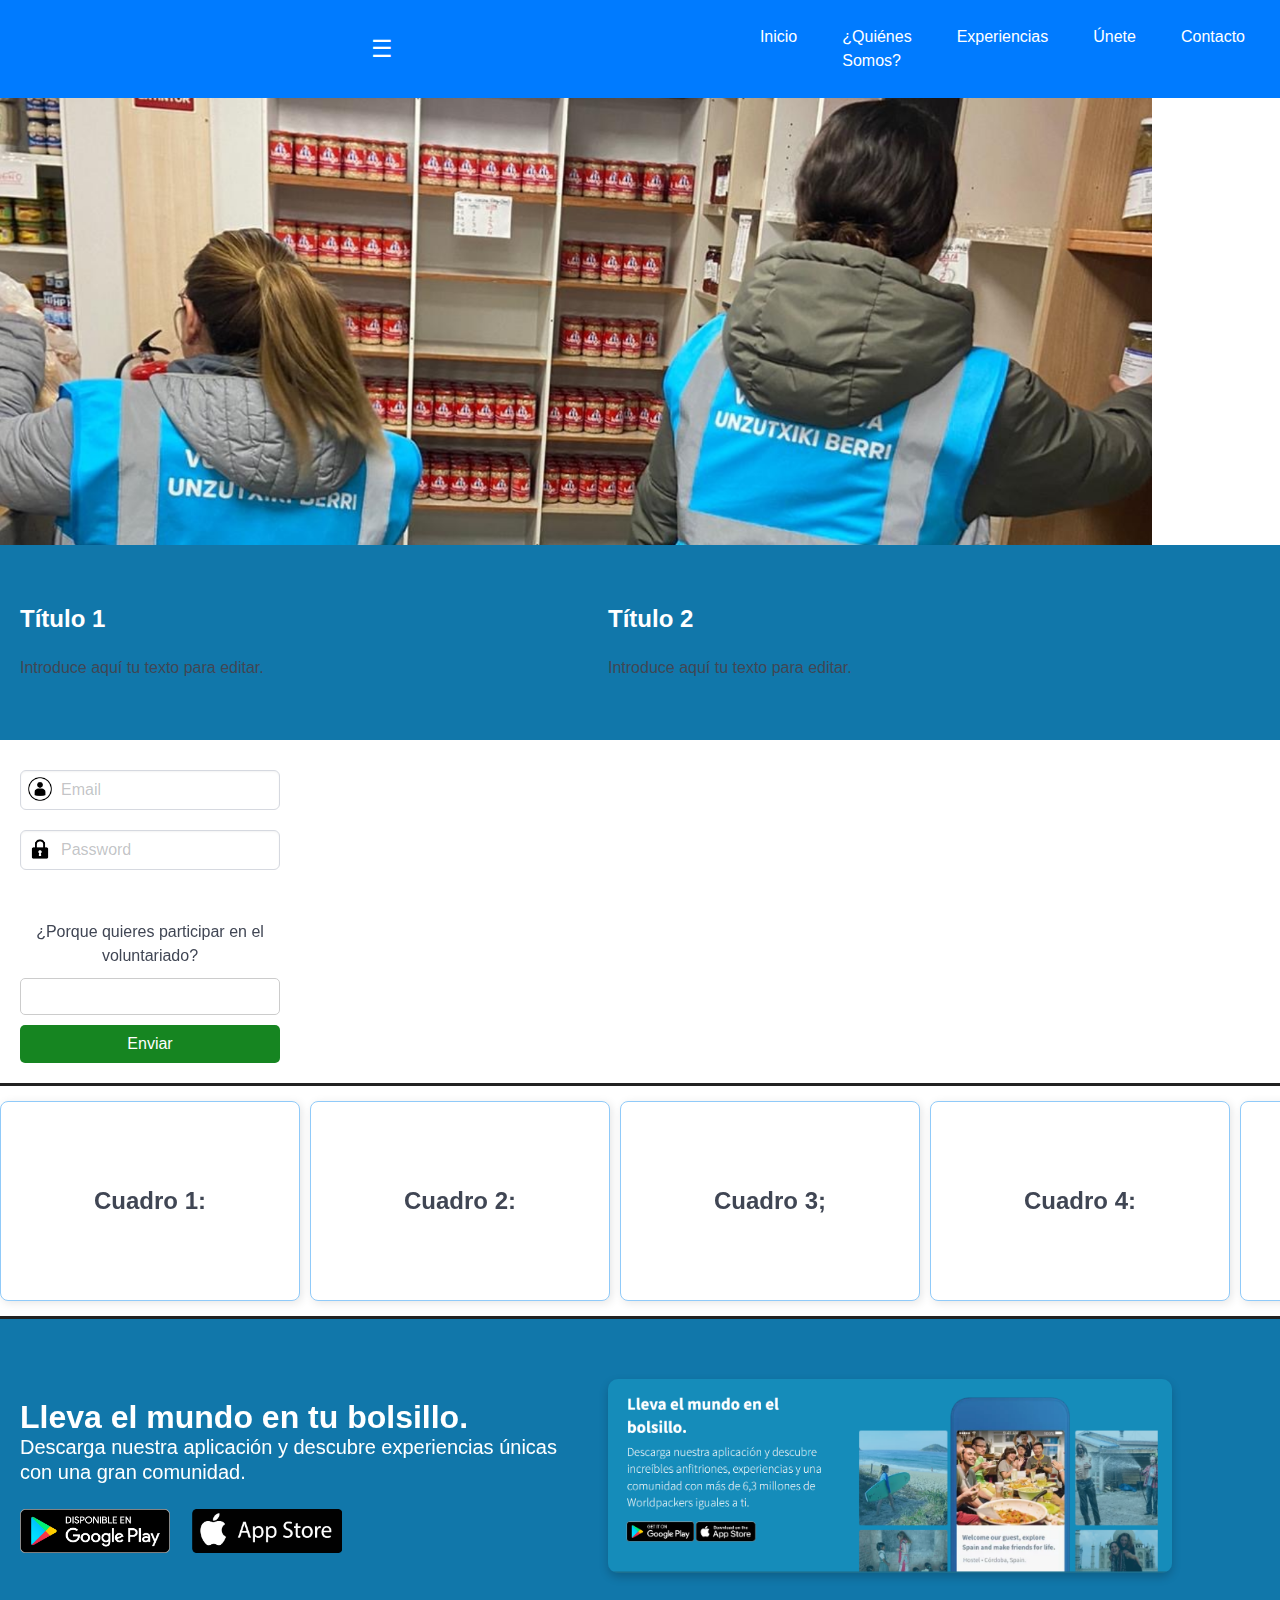
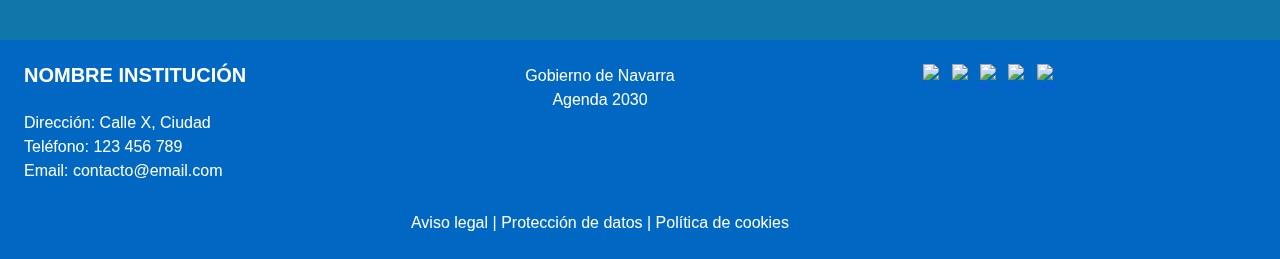
==== index.html @ 43124c57 "Nuevo Carrusel y Ajuste imagen inicio" ====
<!DOCTYPE html>
<html lang="es">
  <head>
    <meta charset="UTF-8" />
    <title>Página Principal</title>
    <link rel="stylesheet" href="./bulma.css" />
    <link href="./estilos.css" rel="stylesheet" />
  </head>

  <body>
    <nav class="navbar">
      <button class="menu-toggle" onclick="toggleSidebar()">☰</button>
      <div class="nav-links" id="nav-links">
        <a href="#">Inicio</a>
        <a href="#">¿Quiénes Somos?</a>
        <a href="#">Experiencias</a>
        <a href="#">Únete</a>
        <a href="#">Contacto</a>
      </div>
    </nav>

    <script>
      function toggleSidebar() {
        document.getElementById("sidebar").classList.toggle("active");
      }
    </script>

    <main>
      <section class="hero">
        <div class="container">
          <img
            src="./Imagenes/Inicio.png"
            alt="Descripción de la imagen"
            class="image"
          />
        </div>
      </section>

      <section class="section">
        <div class="container">
          <div class="columns is-vcentered">
            <div class="column">
              <h2 class="title is-4">Título 1</h2>
              <p class="content">Introduce aquí tu texto para editar.</p>
            </div>
            <div class="column">
              <h2 class="title is-4">Título 2</h2>
              <p class="content">Introduce aquí tu texto para editar.</p>
            </div>
          </div>
        </div>
      </section>

      <section>
        <div class="sidebar" id="sidebar">
          <button class="close-btn" onclick="toggleSidebar()">×</button>
          <a href="#">Proyectos</a>
          <a href="#">Actividades</a>
          <a href="#">Historias inspiradoras</a>
          <a href="#">Conoce a nuestros voluntarios</a>
          <a href="#">Formulario</a>
        </div>
      </section>

      <section>
        <div class="containers">
          <div>
            <p class="control has-icons-left has-icons-right">
              <input class="input" type="email" placeholder="Email" required />
              <span class="icon is-small is-left">
                <img
                  src="./Imagenes/usuario.png"
                  alt="usuarioLogo"
                  id="imagen2"
                />
              </span>
            </p>
          </div>
          <div>
            <p class="control has-icons-left">
              <input
                class="input"
                type="password"
                placeholder="Password"
                required
              />
              <span class="icon is-small is-left">
                <img
                  src="./Imagenes/contraseña.png"
                  alt="usuarioLogo"
                  id="imagen1"
                />
              </span>
            </p>
          </div>
          <div id="pregunta">
            <label for="mensaje"
              >¿Porque quieres participar en el voluntariado?</label
            >
            <input type="text" id="mensaje" required /><br />
          </div>
          <div>
            <p class="control">
              <button>Enviar</button>
            </p>
          </div>
        </div>
      </section>

      <section>
        <div class="carousel-container">
          <div class="carousel-item">Cuadro 1:</div>
          <div class="carousel-item">Cuadro 2:</div>
          <div class="carousel-item">Cuadro 3;</div>
          <div class="carousel-item">Cuadro 4:</div>
          <div class="carousel-item">Cuadro 1:</div>
          <div class="carousel-item">Cuadro 2:</div>
          <div class="carousel-item">Cuadro 3;</div>
          <div class="carousel-item">Cuadro 4:</div>
          <div class="carousel-item">Cuadro 1:</div>
          <div class="carousel-item">Cuadro 2:</div>
          <div class="carousel-item">Cuadro 3;</div>
          <div class="carousel-item">Cuadro 4:</div>
          <div class="carousel-item">Cuadro 1:</div>
          <div class="carousel-item">Cuadro 2:</div>
          <div class="carousel-item">Cuadro 3;</div>
          <div class="carousel-item">Cuadro 4:</div>
        </div>
      </section>

      <section>
        <section class="section">
          <div class="container">
            <div class="columns is-vcentered">
              <div class="column is-half">
                <h2 class="title is-3 has-text-white">
                  Lleva el mundo en tu bolsillo.
                </h2>
                <p class="subtitle is-5 has-text-white">
                  Descarga nuestra aplicación y descubre experiencias únicas con
                  una gran comunidad.
                </p>

                <div class="buttons">
                  <a href="https://play.google.com/store/apps" target="_blank">
                    <img
                      src="./Imagenes/GooglePlay2.png"
                      alt="Google Play"
                      class="store-button"
                    />
                  </a>
                  <a href="https://www.apple.com/app-store/" target="_blank">
                    <img
                      src="./Imagenes/AppStore.png"
                      alt="App Store"
                      class="store-button"
                    />
                  </a>
                </div>
              </div>

              <div class="column is-half">
                <img
                  src="./Imagenes/Captura.PNG"
                  alt="App Preview"
                  class="app-image"
                />
              </div>
            </div>
          </div>
        </section>
      </section>
    </main>
    <footer class="footer has-text-white p-5" style="background-color: #0068c3">
      <div class="container">
        <div class="columns is-multiline">
          <!-- Sección de información -->
          <div class="column is-4">
            <h3 class="title is-5 has-text-white">NOMBRE INSTITUCIÓN</h3>
            <p>Dirección: Calle X, Ciudad</p>
            <p>Teléfono: 123 456 789</p>
            <p>Email: contacto@email.com</p>
          </div>

          <!-- Sección de logos -->
          <div class="column is-4 has-text-centered">
            <p>Gobierno de Navarra</p>
            <p>Agenda 2030</p>
          </div>

          <!-- Sección de redes sociales -->
          <div class="column is-4 has-text-centered">
            <a href="#"
              ><img src="instagram.png" alt="Instagram" class="icon"
            /></a>
            <a href="#"
              ><img src="facebook.png" alt="Facebook" class="icon"
            /></a>
            <a href="#"><img src="twitter.png" alt="Twitter" class="icon" /></a>
            <a href="#"><img src="youtube.png" alt="YouTube" class="icon" /></a>
            <a href="#"
              ><img src="whatsapp.png" alt="WhatsApp" class="icon"
            /></a>
          </div>
        </div>

        <!-- Sección de enlaces legales -->
        <div class="has-text-centered mt-4">
          <a href="#" class="has-text-white">Aviso legal</a> |
          <a href="#" class="has-text-white">Protección de datos</a> |
          <a href="#" class="has-text-white">Política de cookies</a>
        </div>
      </div>
    </footer>
  </body>
</html>
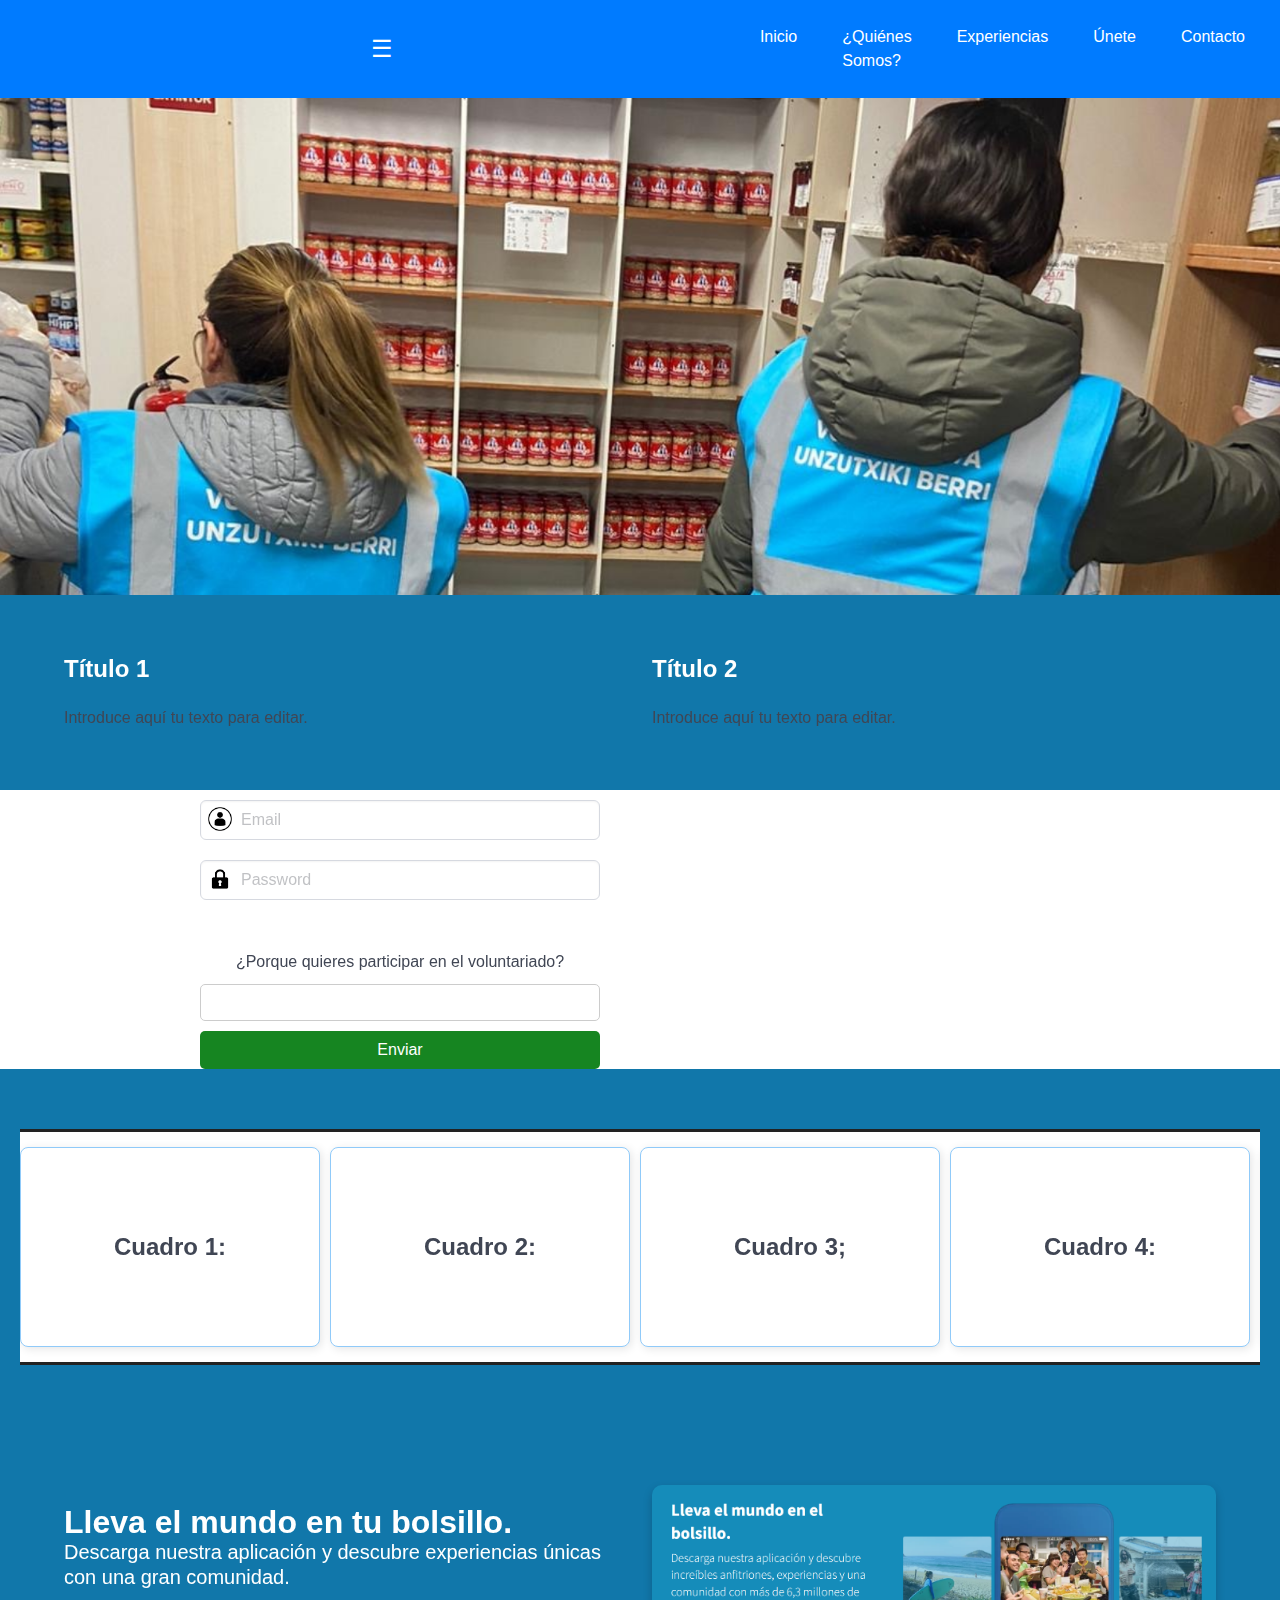
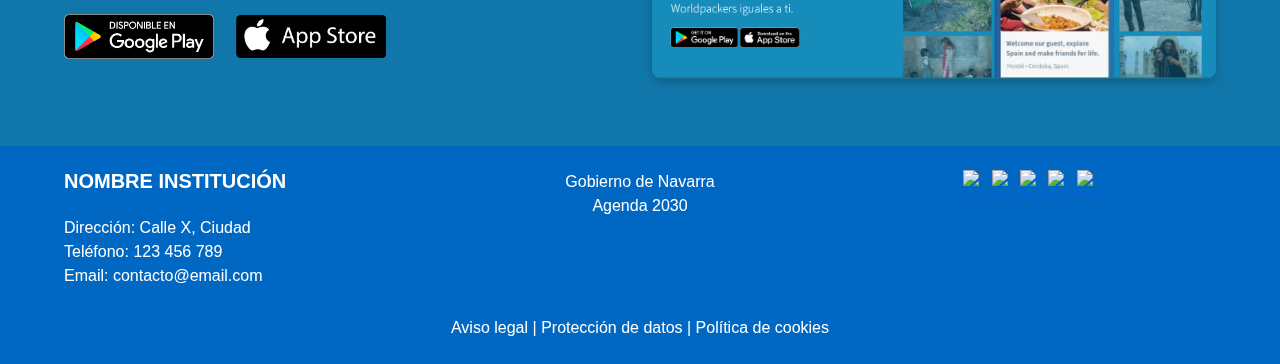
==== commit 8b9d9717: "Retoques en estilos" ====
--- a/index.html
+++ b/index.html
@@ -27,7 +27,7 @@
 
     <main>
       <section class="hero">
-        <div class="container">
+        <div class="container-inicio">
           <img
             src="./Imagenes/Inicio.png"
             alt="Descripción de la imagen"
@@ -107,7 +107,7 @@
         </div>
       </section>
 
-      <section>
+      <section class="section sectionCarousel">
         <div class="carousel-container">
           <div class="carousel-item">Cuadro 1:</div>
           <div class="carousel-item">Cuadro 2:</div>
@@ -128,8 +128,8 @@
         </div>
       </section>
 
-      <section>
-        <section class="section">
+      
+        <section class="section sectionSpam">
           <div class="container">
             <div class="columns is-vcentered">
               <div class="column is-half">
@@ -169,7 +169,6 @@
             </div>
           </div>
         </section>
-      </section>
     </main>
     <footer class="footer has-text-white p-5" style="background-color: #0068c3">
       <div class="container">
--- a/estilos.css
+++ b/estilos.css
@@ -68,9 +68,8 @@
 }
 
 
-
-.container{
-    border: 1px black;
+.container-inicio{
+    
     margin: 0;
     width: 100%;
 }
@@ -171,11 +170,11 @@
     width: 75%;
     padding-top:18px ;
 }
-.containers {
+.containers  {
     background: white;
-    padding: 20px;
+    padding-left: 200px;
     border-radius: 10px;
-    width: 300px;
+    width: 600px;
     text-align: center;
 }
 
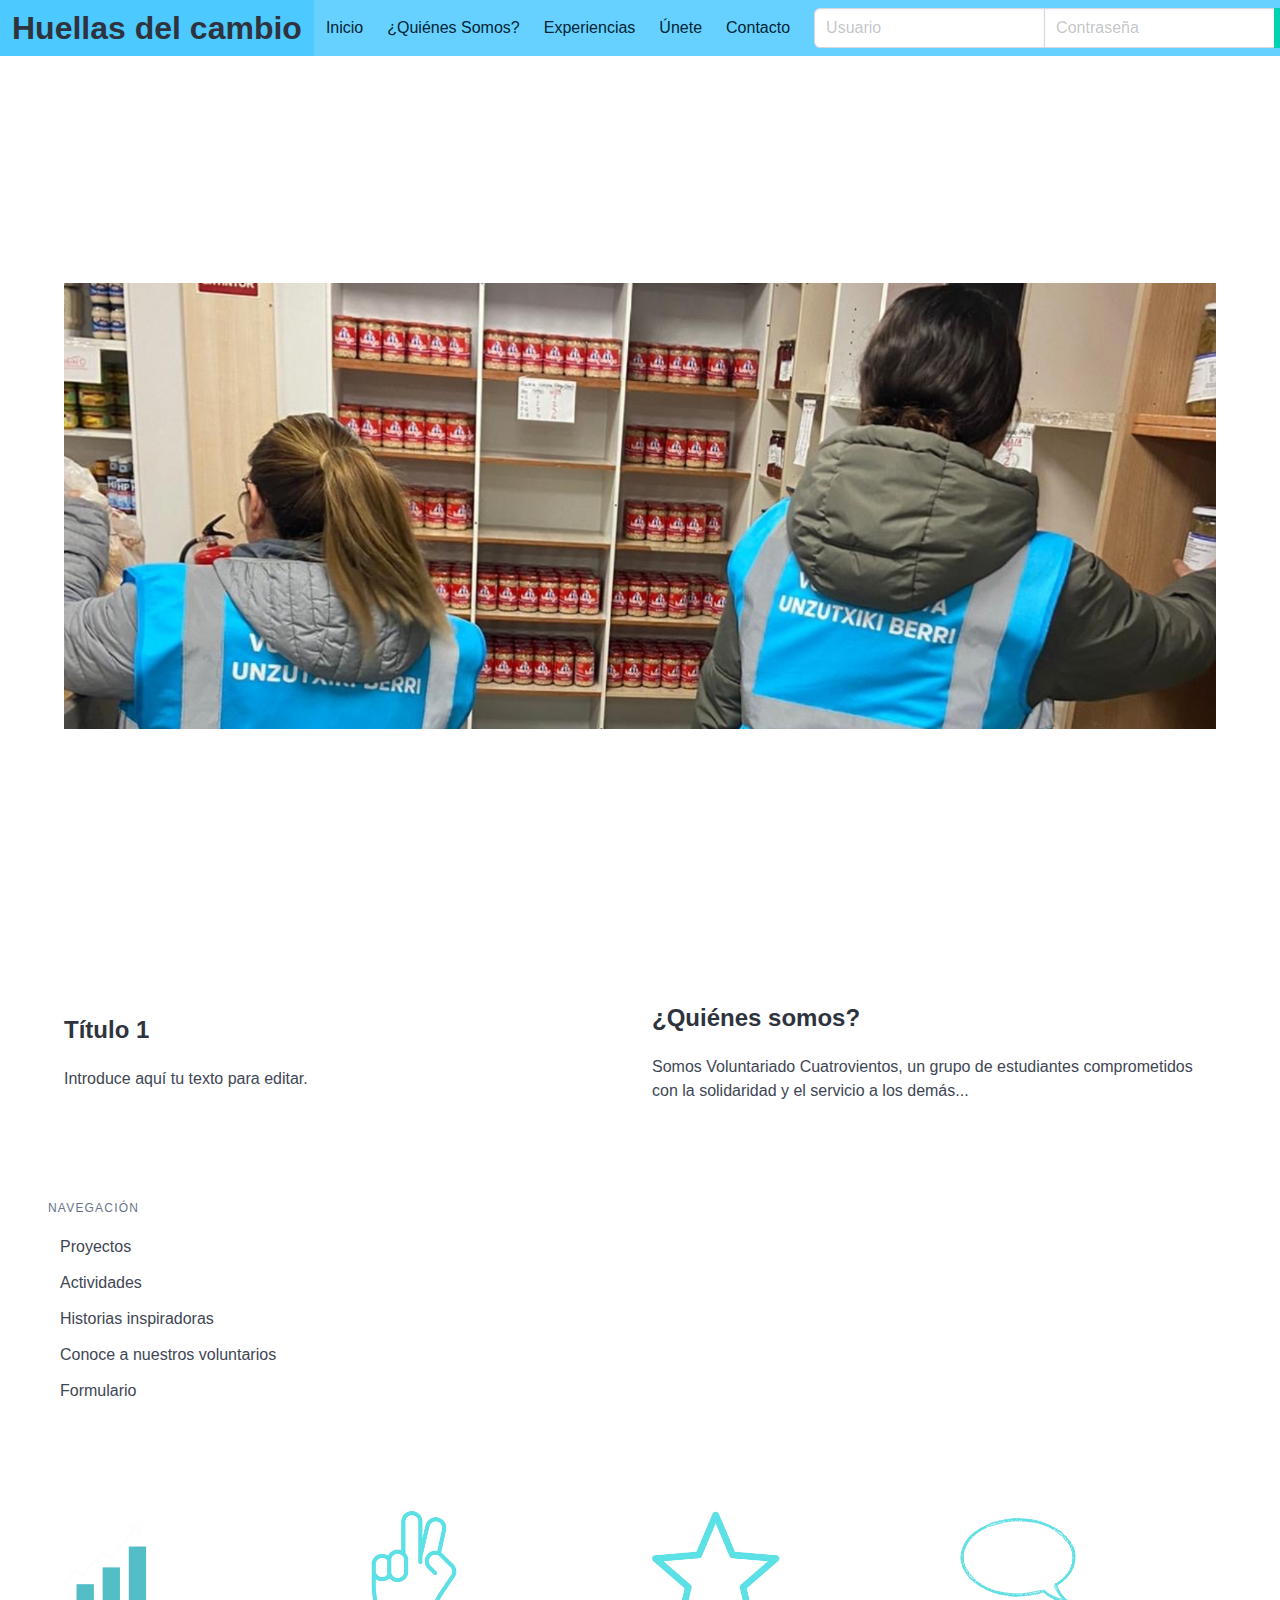
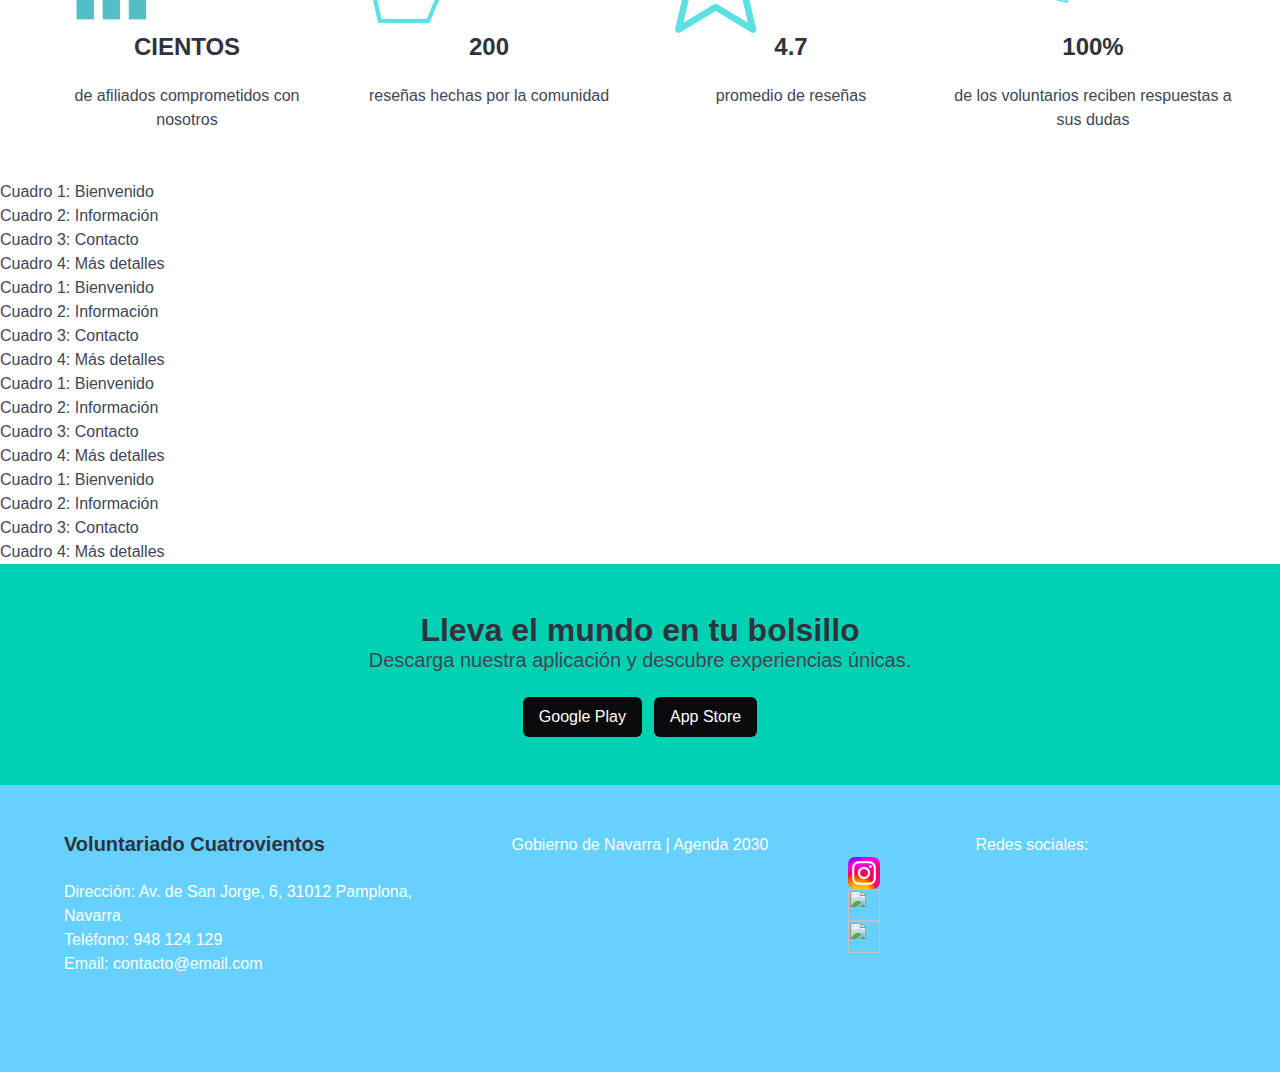
==== commit df20eba8: "Añadidos Datos de Carrusel, Cambios del HTML y CSS nuevos. Reestructuracion de secciones" ====
--- a/index.html
+++ b/index.html
@@ -4,35 +4,50 @@
     <meta charset="UTF-8" />
     <title>Página Principal</title>
     <link rel="stylesheet" href="./bulma.css" />
-    <link href="./estilos.css" rel="stylesheet" />
   </head>
-
+  
   <body>
-    <nav class="navbar">
-      <button class="menu-toggle" onclick="toggleSidebar()">☰</button>
-      <div class="nav-links" id="nav-links">
-        <a href="#">Inicio</a>
-        <a href="#">¿Quiénes Somos?</a>
-        <a href="#">Experiencias</a>
-        <a href="#">Únete</a>
-        <a href="#">Contacto</a>
+    <nav class="navbar is-info">
+      <div class="navbar-brand">
+        <a class="navbar-item" href="index.html">
+          <h1 class="title">Huellas del cambio</h1>
+        </a>
+        <a role="button" class="navbar-burger" aria-label="menu" aria-expanded="false">
+          <span aria-hidden="true"></span>
+          <span aria-hidden="true"></span>
+          <span aria-hidden="true"></span>
+        </a>
+      </div>
+      <div class="navbar-menu">
+        <div class="navbar-start">
+          <a class="navbar-item" href="nav.html">Inicio</a>
+          <a class="navbar-item" href="quienes-somos.html">¿Quiénes Somos?</a>
+          <a class="navbar-item" href="experiencias.html">Experiencias</a>
+          <a class="navbar-item" href="unete.html">Únete</a>
+          <a class="navbar-item" href="contacto.html">Contacto</a>
+          <div class="navbar-item">
+            <div class="field has-addons">
+              <div class="control">
+                <input class="input" type="text" placeholder="Usuario">
+              </div>
+              <div class="control">
+                <input class="input" type="password" placeholder="Contraseña">
+              </div>
+              <div class="control">
+                <button class="button is-primary">Acceder</button>
+              </div>
+            </div>
+          </div>
+        </div>
       </div>
     </nav>
 
-    <script>
-      function toggleSidebar() {
-        document.getElementById("sidebar").classList.toggle("active");
-      }
-    </script>
-
     <main>
-      <section class="hero">
-        <div class="container-inicio">
-          <img
-            src="./Imagenes/Inicio.png"
-            alt="Descripción de la imagen"
-            class="image"
-          />
+      <section class="hero is-fullheight">
+        <div class="hero-body">
+          <div class="container has-text-centered">
+            <img src="./Imagenes/Inicio.png" alt="Descripción de la imagen" class="image">
+          </div>
         </div>
       </section>
 
@@ -41,173 +56,108 @@
           <div class="columns is-vcentered">
             <div class="column">
               <h2 class="title is-4">Título 1</h2>
-              <p class="content">Introduce aquí tu texto para editar.</p>
+              <p>Introduce aquí tu texto para editar.</p>
             </div>
             <div class="column">
-              <h2 class="title is-4">Título 2</h2>
-              <p class="content">Introduce aquí tu texto para editar.</p>
+              <h2 class="title is-4">¿Quiénes somos?</h2>
+              <p>Somos Voluntariado Cuatrovientos, un grupo de estudiantes comprometidos con la solidaridad y el servicio a los demás...</p>
             </div>
           </div>
         </div>
       </section>
 
-      <section>
-        <div class="sidebar" id="sidebar">
-          <button class="close-btn" onclick="toggleSidebar()">×</button>
-          <a href="#">Proyectos</a>
-          <a href="#">Actividades</a>
-          <a href="#">Historias inspiradoras</a>
-          <a href="#">Conoce a nuestros voluntarios</a>
-          <a href="#">Formulario</a>
-        </div>
-      </section>
-
-      <section>
-        <div class="containers">
-          <div>
-            <p class="control has-icons-left has-icons-right">
-              <input class="input" type="email" placeholder="Email" required />
-              <span class="icon is-small is-left">
-                <img
-                  src="./Imagenes/usuario.png"
-                  alt="usuarioLogo"
-                  id="imagen2"
-                />
-              </span>
-            </p>
-          </div>
-          <div>
-            <p class="control has-icons-left">
-              <input
-                class="input"
-                type="password"
-                placeholder="Password"
-                required
-              />
-              <span class="icon is-small is-left">
-                <img
-                  src="./Imagenes/contraseña.png"
-                  alt="usuarioLogo"
-                  id="imagen1"
-                />
-              </span>
-            </p>
-          </div>
-          <div id="pregunta">
-            <label for="mensaje"
-              >¿Porque quieres participar en el voluntariado?</label
-            >
-            <input type="text" id="mensaje" required /><br />
-          </div>
-          <div>
-            <p class="control">
-              <button>Enviar</button>
-            </p>
+      <section class="section">
+        <div class="columns">
+          <div class="column is-one-quarter">
+            <aside class="menu">
+              <p class="menu-label">Navegación</p>
+              <ul class="menu-list">
+                <li><a href="#">Proyectos</a></li>
+                <li><a href="#">Actividades</a></li>
+                <li><a href="#">Historias inspiradoras</a></li>
+                <li><a href="#">Conoce a nuestros voluntarios</a></li>
+                <li><a href="#">Formulario</a></li>
+              </ul>
+            </aside>
           </div>
         </div>
       </section>
 
-      <section class="section sectionCarousel">
-        <div class="carousel-container">
-          <div class="carousel-item">Cuadro 1:</div>
-          <div class="carousel-item">Cuadro 2:</div>
-          <div class="carousel-item">Cuadro 3;</div>
-          <div class="carousel-item">Cuadro 4:</div>
-          <div class="carousel-item">Cuadro 1:</div>
-          <div class="carousel-item">Cuadro 2:</div>
-          <div class="carousel-item">Cuadro 3;</div>
-          <div class="carousel-item">Cuadro 4:</div>
-          <div class="carousel-item">Cuadro 1:</div>
-          <div class="carousel-item">Cuadro 2:</div>
-          <div class="carousel-item">Cuadro 3;</div>
-          <div class="carousel-item">Cuadro 4:</div>
-          <div class="carousel-item">Cuadro 1:</div>
-          <div class="carousel-item">Cuadro 2:</div>
-          <div class="carousel-item">Cuadro 3;</div>
-          <div class="carousel-item">Cuadro 4:</div>
+      <section class="section">
+        <div class="columns is-multiline">
+          <div class="column is-one-quarter has-text-centered">
+            <img src="./Imagenes/grafica.png" class="image is-128x128">
+            <p class="title is-4">CIENTOS</p>
+            <p>de afiliados comprometidos con nosotros</p>
+          </div>
+          <div class="column is-one-quarter has-text-centered">
+            <img src="./Imagenes/paz.png" class="image is-128x128">
+            <p class="title is-4">200</p>
+            <p>reseñas hechas por la comunidad</p>
+          </div>
+          <div class="column is-one-quarter has-text-centered">
+            <img src="./Imagenes/estrella.png" class="image is-128x128">
+            <p class="title is-4">4.7</p>
+            <p>promedio de reseñas</p>
+          </div>
+          <div class="column is-one-quarter has-text-centered">
+            <img src="./Imagenes/bocadillo.png" class="image is-128x128">
+            <p class="title is-4">100%</p>
+            <p>de los voluntarios reciben respuestas a sus dudas</p>
+          </div>
         </div>
       </section>
+      <section class="sectionCarousel">
+        <div class="carousel-container">
+                <div class="carousel-item">Cuadro 1: Bienvenido </div>
+                <div class="carousel-item">Cuadro 2: Información</div>
+                <div class="carousel-item">Cuadro 3: Contacto</div>
+                <div class="carousel-item">Cuadro 4: Más detalles</div>
+                <div class="carousel-item">Cuadro 1: Bienvenido</div>
+                <div class="carousel-item">Cuadro 2: Información</div>
+                <div class="carousel-item">Cuadro 3: Contacto</div>
+                <div class="carousel-item">Cuadro 4: Más detalles</div>
+                <div class="carousel-item">Cuadro 1: Bienvenido</div>
+                <div class="carousel-item">Cuadro 2: Información</div>
+                <div class="carousel-item">Cuadro 3: Contacto</div>
+                <div class="carousel-item">Cuadro 4: Más detalles</div>
+                <div class="carousel-item">Cuadro 1: Bienvenido</div>
+                <div class="carousel-item">Cuadro 2: Información</div>
+                <div class="carousel-item">Cuadro 3: Contacto</div>
+                <div class="carousel-item">Cuadro 4: Más detalles</div>
+            </div>
+    </section>
 
-      
-        <section class="section sectionSpam">
-          <div class="container">
-            <div class="columns is-vcentered">
-              <div class="column is-half">
-                <h2 class="title is-3 has-text-white">
-                  Lleva el mundo en tu bolsillo.
-                </h2>
-                <p class="subtitle is-5 has-text-white">
-                  Descarga nuestra aplicación y descubre experiencias únicas con
-                  una gran comunidad.
-                </p>
-
-                <div class="buttons">
-                  <a href="https://play.google.com/store/apps" target="_blank">
-                    <img
-                      src="./Imagenes/GooglePlay2.png"
-                      alt="Google Play"
-                      class="store-button"
-                    />
-                  </a>
-                  <a href="https://www.apple.com/app-store/" target="_blank">
-                    <img
-                      src="./Imagenes/AppStore.png"
-                      alt="App Store"
-                      class="store-button"
-                    />
-                  </a>
-                </div>
-              </div>
-
-              <div class="column is-half">
-                <img
-                  src="./Imagenes/Captura.PNG"
-                  alt="App Preview"
-                  class="app-image"
-                />
-              </div>
+        <section class="section has-background-primary has-text-white">
+          <div class="container has-text-centered">
+            <h2 class="title is-3">Lleva el mundo en tu bolsillo</h2>
+            <p class="subtitle is-5">Descarga nuestra aplicación y descubre experiencias únicas.</p>
+            <div class="buttons is-centered">
+              <a href="https://play.google.com/store/apps" class="button is-black">Google Play</a>
+              <a href="https://www.apple.com/app-store/" class="button is-black">App Store</a>
             </div>
           </div>
         </section>
     </main>
-    <footer class="footer has-text-white p-5" style="background-color: #0068c3">
+
+    <footer class="footer has-background-info has-text-white">
       <div class="container">
-        <div class="columns is-multiline">
-          <!-- Sección de información -->
-          <div class="column is-4">
-            <h3 class="title is-5 has-text-white">NOMBRE INSTITUCIÓN</h3>
-            <p>Dirección: Calle X, Ciudad</p>
-            <p>Teléfono: 123 456 789</p>
+        <div class="columns">
+          <div class="column">
+            <h3 class="title is-5">Voluntariado Cuatrovientos</h3>
+            <p>Dirección: Av. de San Jorge, 6, 31012 Pamplona, Navarra</p>
+            <p>Teléfono: 948 124 129</p>
             <p>Email: contacto@email.com</p>
           </div>
-
-          <!-- Sección de logos -->
-          <div class="column is-4 has-text-centered">
-            <p>Gobierno de Navarra</p>
-            <p>Agenda 2030</p>
+          <div class="column has-text-centered">
+            <p>Gobierno de Navarra | Agenda 2030</p>
           </div>
-
-          <!-- Sección de redes sociales -->
-          <div class="column is-4 has-text-centered">
-            <a href="#"
-              ><img src="instagram.png" alt="Instagram" class="icon"
-            /></a>
-            <a href="#"
-              ><img src="facebook.png" alt="Facebook" class="icon"
-            /></a>
-            <a href="#"><img src="twitter.png" alt="Twitter" class="icon" /></a>
-            <a href="#"><img src="youtube.png" alt="YouTube" class="icon" /></a>
-            <a href="#"
-              ><img src="whatsapp.png" alt="WhatsApp" class="icon"
-            /></a>
+          <div class="column has-text-centered">
+            <p>Redes sociales:</p>
+            <a href="#"><img src="./Imagenes/Instagram.png" class="image is-32x32"></a>
+            <a href="#"><img src="./Imagenes/facebook.png" class="image is-32x32"></a>
+            <a href="#"><img src="./Imagenes/twitter.png" class="image is-32x32"></a>
           </div>
-        </div>
-
-        <!-- Sección de enlaces legales -->
-        <div class="has-text-centered mt-4">
-          <a href="#" class="has-text-white">Aviso legal</a> |
-          <a href="#" class="has-text-white">Protección de datos</a> |
-          <a href="#" class="has-text-white">Política de cookies</a>
         </div>
       </div>
     </footer>
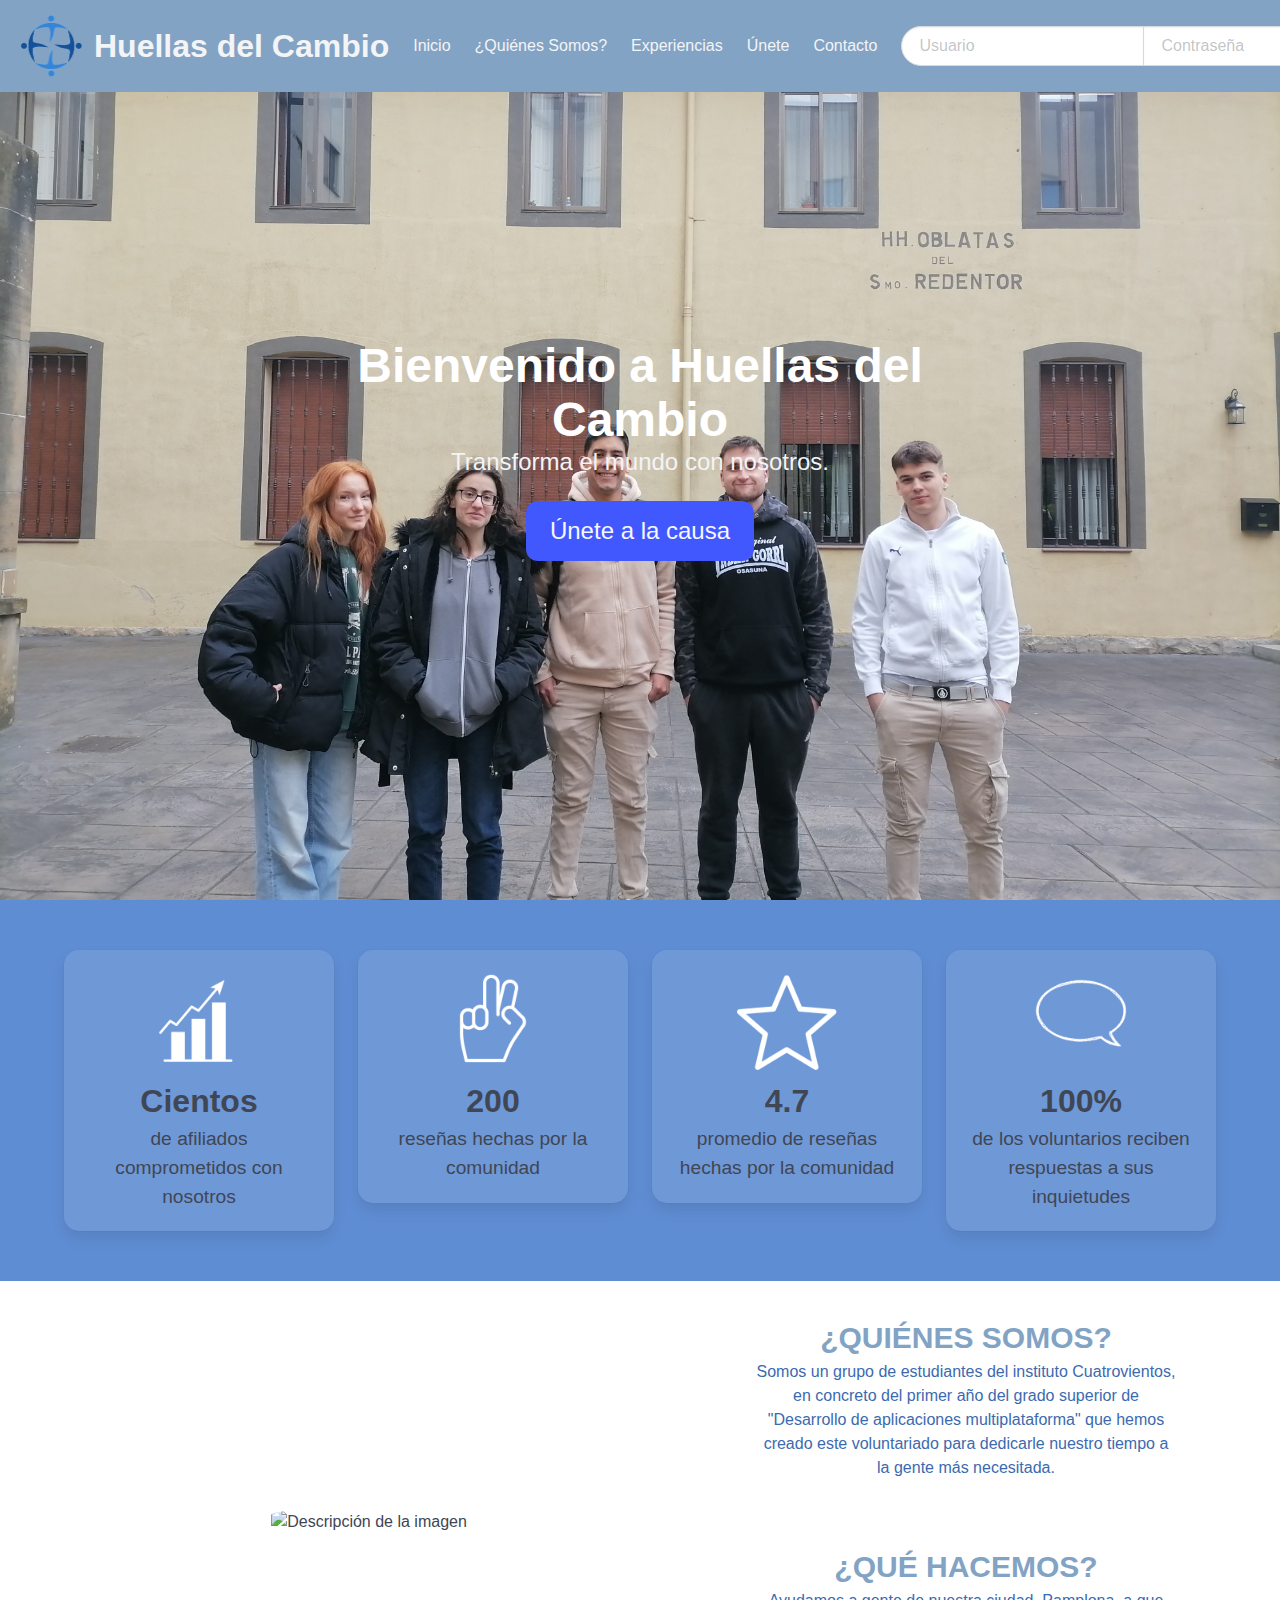
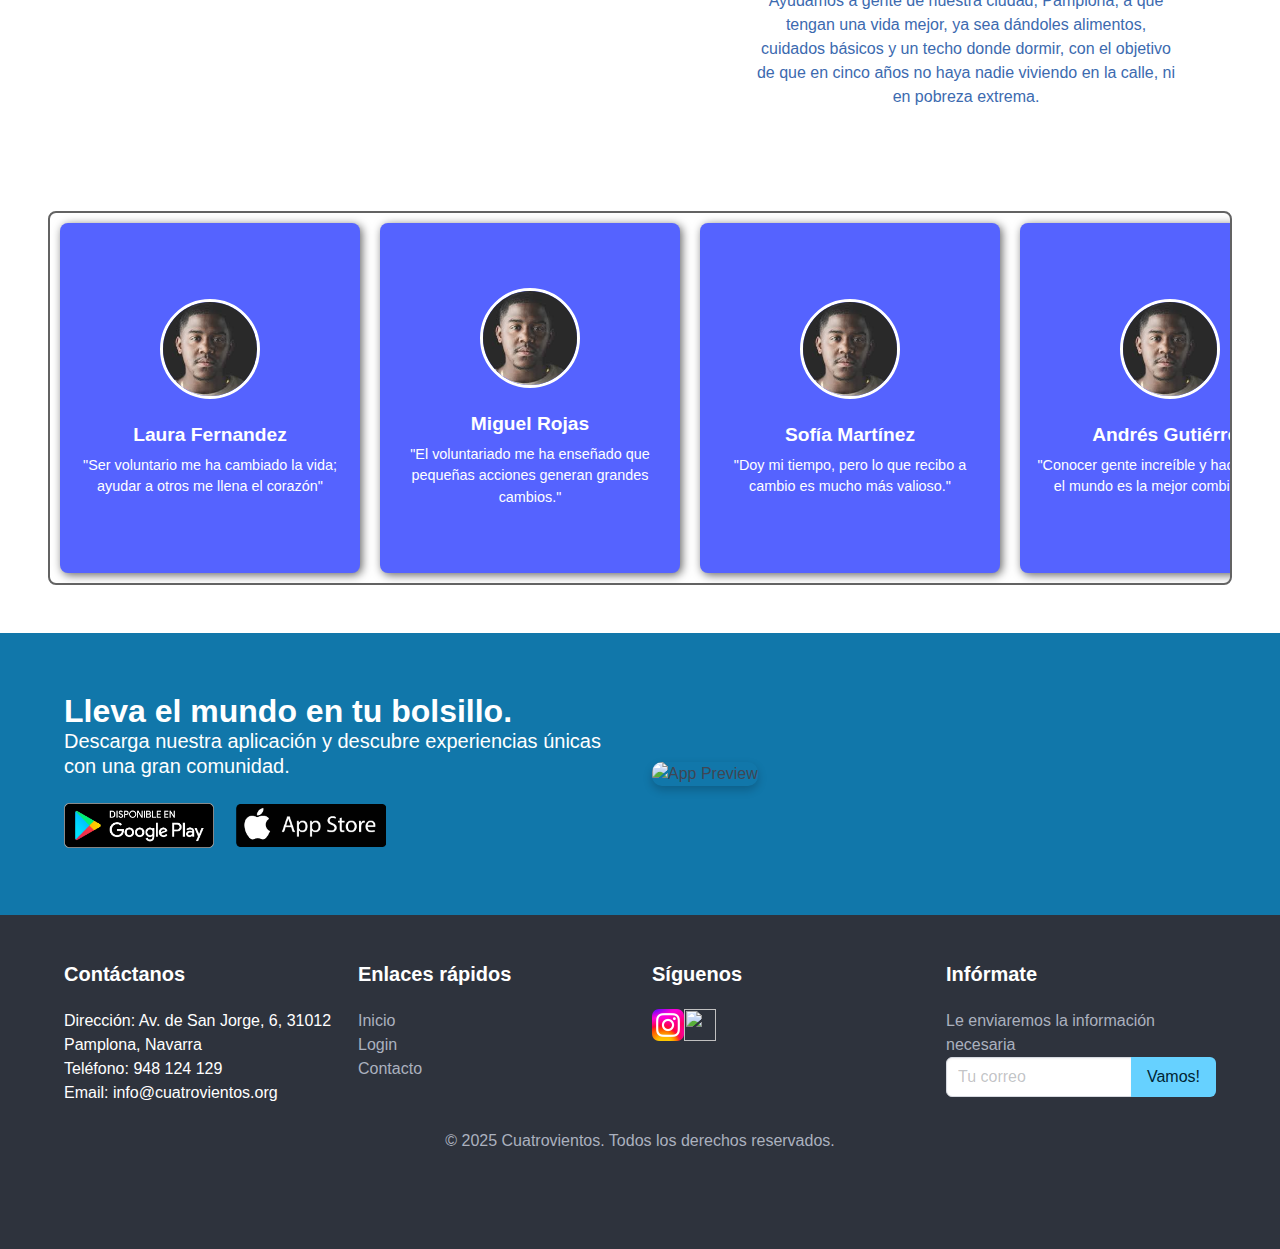
==== commit 950a2471: "Cambio de imagen de inicio, añadidos sus estilos, Eliminados htmls y css viejos" ====
--- a/index.html
+++ b/index.html
@@ -4,162 +4,373 @@
     <meta charset="UTF-8" />
     <title>Página Principal</title>
     <link rel="stylesheet" href="./bulma.css" />
+    <link rel="stylesheet" href="./estilos.css" />
   </head>
-  
+
   <body>
-    <nav class="navbar is-info">
+    <header>
+
+     <!-- Barra de navegación -->
+
+
+
+    <nav class="navbar is-fixed-top is-dark">
+      <img src= "./Imagenes/Logo.png"  alt="Logo" class="Logo" >
       <div class="navbar-brand">
-        <a class="navbar-item" href="index.html">
-          <h1 class="title">Huellas del cambio</h1>
-        </a>
-        <a role="button" class="navbar-burger" aria-label="menu" aria-expanded="false">
-          <span aria-hidden="true"></span>
-          <span aria-hidden="true"></span>
-          <span aria-hidden="true"></span>
-        </a>
+          <a class="navbar-item" href="nav.html">
+              <h2 class="title is-3 has-text-light">Huellas del Cambio</h2>
+             
+          </a>
+          <a role="button" class="navbar-burger" aria-label="menu" aria-expanded="false" onclick="toggleNavbar()">
+              <span aria-hidden="true"></span>
+              <span aria-hidden="true"></span>
+              <span aria-hidden="true"></span>
+          </a>
       </div>
-      <div class="navbar-menu">
-        <div class="navbar-start">
-          <a class="navbar-item" href="nav.html">Inicio</a>
-          <a class="navbar-item" href="quienes-somos.html">¿Quiénes Somos?</a>
-          <a class="navbar-item" href="experiencias.html">Experiencias</a>
-          <a class="navbar-item" href="unete.html">Únete</a>
-          <a class="navbar-item" href="contacto.html">Contacto</a>
-          <div class="navbar-item">
-            <div class="field has-addons">
-              <div class="control">
-                <input class="input" type="text" placeholder="Usuario">
+
+      <div id="navbarBasic" class="navbar-menu">
+          <div class="navbar-start">
+              <a class="navbar-item" href="index.html">Inicio</a>
+              <a class="navbar-item" href="">¿Quiénes Somos?</a>
+              <a class="navbar-item" href="">Experiencias</a>
+              <a class="navbar-item" href="unete.html">Únete</a>
+              <a class="navbar-item" href="contacto.html">Contacto</a>
+          </div>
+
+
+          <div class="navbar-end">
+              <div class="navbar-item">
+                  <div class="field has-addons">
+                      <div class="control">
+                          <input class="input is-rounded" type="text" placeholder="Usuario">
+                      </div>
+                      <div class="control">
+                          <input class="input is-rounded" type="password" placeholder="Contraseña">
+                      </div>
+                      <div class="control">
+                          <button class="button is-primary is-rounded">Acceder</button>
+                      </div>
+                  </div>
               </div>
-              <div class="control">
-                <input class="input" type="password" placeholder="Contraseña">
+          </div>
+      </div>
+  </nav>
+<!--Fin de barra de navegación-->
+    </header>
+    <main>
+<!-- Sección Imagen de inicio -->
+
+
+<section class="hero is-fullheight">
+  <div class="hero-body">
+      <div class="hero-slider">
+          <div class="hero-slide">
+              <img src="Imagenes/imagen_1_Inicio.jpg" alt="Voluntariado">
+              <div class="overlay">Voluntariado</div>
+          </div>
+          <div class="hero-slide">
+              <img src="Imagenes/Inicio.png" alt="Ayuda Social">
+              <div class="overlay">Ayuda Social</div>
+          </div>
+          <div class="hero-slide">
+              <img src="Imagenes/img3.jpg" alt="Unidos por el Cambio">
+              <div class="overlay">Unidos por el Cambio</div>
+          </div>
+      </div>
+
+      <div class="hero-content">
+          <h2 class="title is-1 has-text-white">Bienvenido a Huellas del Cambio</h2>
+          <p class="subtitle is-4 has-text-light">Transforma el mundo con nosotros.</p>
+          <a href="Login.html" class="button is-large is-link">Únete a la causa</a>
+      </div>
+  </div>
+     <!--Fin seccion imagen de inicio-->
+</section>
+   
+        <!--Seccion de Estadisticas-->
+
+
+
+          <section class="custom-section">
+            <div class="container">
+              <div class="columns is-centered">
+                <div class="column is-one-quarter has-text-centered">
+                  <div class="box custom-box">
+                    <figure class="custom-image">
+                      <img src="./Imagenes/grafica.png" />
+                    </figure>
+                    <h2 class="custom-title">Cientos</h2>
+                    <p class="custom-subtitle">
+                      de afiliados comprometidos con nosotros
+                    </p>
+                  </div>
+                </div>
+
+                <div class="column is-one-quarter has-text-centered">
+                  <div class="box custom-box">
+                    <figure class="custom-image">
+                      <img src="./Imagenes/paz.png " />
+                    </figure>
+                    <h2 class="custom-title">200</h2>
+                    <p class="custom-subtitle">
+                      reseñas hechas por la comunidad
+                    </p>
+                  </div>
+                </div>
+
+                <div class="column is-one-quarter has-text-centered">
+                  <div class="box custom-box">
+                    <figure class="custom-image">
+                      <img src="./Imagenes/estrella.png" />
+                    </figure>
+                    <h2 class="custom-title">4.7</h2>
+                    <p class="custom-subtitle">
+                      promedio de reseñas hechas por la comunidad
+                    </p>
+                  </div>
+                </div>
+
+                <div class="column is-one-quarter has-text-centered">
+                  <div class="box custom-box">
+                    <figure class="custom-image">
+                      <img src="./Imagenes/bocadillo.png" />
+                    </figure>
+                    <h2 class="custom-title">100%</h2>
+                    <p class="custom-subtitle">
+                      de los voluntarios reciben respuestas a sus inquietudes
+                    </p>
+                  </div>
+                </div>
               </div>
-              <div class="control">
-                <button class="button is-primary">Acceder</button>
+            </div>
+            <!--Fin sección estadisticas-->
+          </section>
+
+          <!--Seccion Textos-->
+          <section class="seccion1">
+            <div class="columns is-vcentered">
+              
+              <div class="column is-half has-text-centered">
+                <figure class="imageninicio">
+                  <img src="./Imagenes/Inicio.PNG" alt="Descripción de la imagen">
+                </figure>
               </div>
-            </div>
-          </div>
+          
+              
+              <div class="column is-half">
+                <div class="has-background-white p-5">
+                
+                  <div class="has-text-centered">
+                    <p class="tituloQS">¿QUIÉNES SOMOS?</p>
+                    <p class="padingQS">
+                      Somos un grupo de estudiantes del instituto Cuatrovientos, en concreto del primer año del grado superior de "Desarrollo de aplicaciones multiplataforma" que hemos creado este voluntariado para dedicarle nuestro tiempo a la gente más necesitada.
+                    </p>
+                  </div>
+          
+              
+                  <div class="has-text-centered mt-5">
+                    <p class="tituloQS">¿QUÉ HACEMOS?</p>
+                    <p class="padingQS">
+                      Ayudamos a gente de nuestra ciudad, Pamplona, a que tengan una vida mejor, ya sea dándoles alimentos, cuidados básicos y un techo donde dormir, con el objetivo de que en cinco años no haya nadie viviendo en la calle, ni en pobreza extrema.
+                    </p>
+                  </div>
+                </div>
+              </div>
+            </div>
+            <!--Fin seccion textos-->
+          </section>
+          
+    <!--Seccion Carrusel-->
+          <section class="section">
+            <div class="carousel-container">
+      
+                <div class="carousel-item">
+                  <div class="fotopersona">
+                    <img src="./Imagenes/imagenpersona.jpeg" alt="Foto de Persona">
+                  </div>
+                  <div class="contenidoCarrusel">
+                    <h2>Laura Fernandez</h2>
+                    <p>"Ser voluntario me ha cambiado la vida; ayudar a otros me llena el corazón"</p>
+                  </div>
+                </div>
+                
+                <div class="carousel-item">
+                  <div class="fotopersona">
+                    <img src="./Imagenes/imagenpersona.jpeg" alt="Foto de Persona">
+                  </div>
+                  <div class="contenidoCarrusel">
+                    <h2>Miguel Rojas</h2>
+                    <p>"El voluntariado me ha enseñado que pequeñas acciones generan grandes cambios."</p>
+                  </div>
+                </div>
+      
+                <div class="carousel-item">
+                  <div class="fotopersona">
+                    <img src="./Imagenes/imagenpersona.jpeg" alt="Foto de Persona">
+                  </div>
+                  <div class="contenidoCarrusel">
+                  <h2>Sofía Martínez</h2>
+                  <p>"Doy mi tiempo, pero lo que recibo a cambio es mucho más valioso."</p>
+                  </div>
+                </div>
+      
+                <div class="carousel-item">
+                  <div class="fotopersona">
+                    <img src="./Imagenes/imagenpersona.jpeg" alt="Foto de Persona">
+                  </div>
+                  <div class="contenidoCarrusel">
+                  <h2>Andrés Gutiérrez</h2>
+                  <p>"Conocer gente increíble y hacer algo por el mundo es la mejor combinación.""</p>
+                  </div>
+                </div>
+      
+                <div class="carousel-item">
+                  <div class="fotopersona">
+                    <img src="./Imagenes/imagenpersona.jpeg" alt="Foto de Persona">
+                  </div>
+                  <div class="contenidoCarrusel">
+                  <h2>Valeria López</h2>
+                  <p>"Ayudar a los demás me ha ayudado a encontrar mi propósito en la vida."</p>
+                  </div>
+                </div>
+      
+                <div class="carousel-item">
+                  <div class="fotopersona">
+                    <img src="./Imagenes/imagenpersona.jpeg" alt="Foto de Persona">
+                  </div>
+                  <div class="contenidoCarrusel">
+                  <h2>Daniel Torres</h2>
+                  <p>"Cada sonrisa que recibo me recuerda que vale la pena cada esfuerzo."</p>
+                  </div>
+                </div>
+      
+                <div class="carousel-item">
+                  <div class="fotopersona">
+                    <img src="./Imagenes/imagenpersona.jpeg" alt="Foto de Persona">
+                  </div>
+                  <div class="contenidoCarrusel">
+                  <h2>Carolina Méndez</h2>
+                  <p>"No hay mayor satisfacción que saber que hiciste la diferencia en alguien."</p>
+                  </div>
+                </div>
+      
+                <div class="carousel-item">
+                  <div class="fotopersona">
+                    <img src="./Imagenes/imagenpersona.jpeg" alt="Foto de Persona">
+                  </div>
+                  <div class="contenidoCarrusel">
+                  <h2>Ricardo Sánchez</h2>
+                  <p>"El voluntariado me ha dado amigos, experiencias y una visión más humana del mundo."</p>
+                  </div>
+                </div>
+      
+                <div class="carousel-item">
+                  <div class="fotopersona">
+                    <img src="./Imagenes/imagenpersona.jpeg" alt="Foto de Persona">
+                  </div>
+                  <div class="contenidoCarrusel">
+                  <h2>Natalia Vargas</h2>
+                  <p>"No se trata solo de dar, sino de aprender y crecer junto a los demás."</p>
+                  </div>
+                </div>
+      
+                <div class="carousel-item">
+                  <div class="fotopersona">
+                    <img src="./Imagenes/imagenpersona.jpeg" alt="Foto de Persona">
+                  </div>
+                  <div class="contenidoCarrusel">
+                  <h2>Javier Ramírez</h2>
+                  <p>"Cambiar una vida con un pequeño gesto es el mayor regalo del voluntariado."</p>
+                  </div>
+                </div>
+                <!--Fin seccion carrusel-->
+          </section>
+<!--Sección SPAM-->
+          <section class="sectionSpam section">
+            <div class="container">
+                <div class="columns is-vcentered">
+    
+                    <div class="column is-half">
+                        <h2 class="title is-3 has-text-white">Lleva el mundo en tu bolsillo.</h2>
+                        
+                        <p class="subtitle is-5 has-text-white">
+                            Descarga nuestra aplicación y descubre experiencias únicas con una gran comunidad.
+                        </p>
+    
+                        <div class="buttons">
+                            <a href="https://play.google.com/store/apps" target="_blank">
+                                <img src="./Imagenes/GooglePlay2.png" alt="Google Play" class="store-button">
+                            </a>
+                            <a href="https://www.apple.com/app-store/" target="_blank">
+                                <img src="./Imagenes/AppStore.png" alt="App Store" class="store-button">
+                            </a>
+                        </div>
+                    </div>
+    
+                    <div class="column is-half">
+                        <img src="./Imagenes/Captura.PNG" alt="App Preview" class="app-image">
+                    </div>
+    
+                </div>
+            </div>
+            <!--Fin seccion SPAM-->
+        </section>
+
+        
+      <!--Footer-->
+      <footer class="footer has-background-dark has-text-white">
+
+        <div class="container">
+            <div class="columns">
+          
+                <div class="column">
+                    <h3 class="title is-5 has-text-white">Contáctanos</h3>
+                    <p>Dirección: Av. de San Jorge, 6, 31012 Pamplona, Navarra</p>
+                    <p>Teléfono: 948 124 129</p>
+                    <p>Email: info@cuatrovientos.org</p>
+                </div>
+    
+                <div class="column">
+                    <h3 class="title is-5 has-text-white">Enlaces rápidos</h3>
+                    <ul>
+                        <li><a href="#" class="has-text-grey-light">Inicio</a></li>
+                        <li><a href="#" class="has-text-grey-light">Login </li>
+                        <li><a href="#" class="has-text-grey-light">Contacto</a></li>
+                    </ul>
+                </div>
+    
+                <div class="column">
+                    <h3 class="title is-5 has-text-white">Síguenos</h3>
+                    <div class="mt-3">
+                        <a href="https://www.instagram.com/cipcuatrovientos?utm_source=ig_web_button_share_sheet&igsh=ZDNlZDc0MzIxNw=="><img src="./Imagenes/Instagram.png" class="image is-32x32"></a>
+                        <a href="https://x.com/_cuatrovientos"><img src="./Imagenes/twitter.png" class="image is-32x32"></a>
+                    </div>
+                </div>
+    
+   
+                <div class="column">
+                    <h3 class="title is-5 has-text-white">Infórmate</h3>
+                    <p class="has-text-grey-light">Le enviaremos la información necesaria</p>
+                    <div class="field has-addons">
+                        <div class="control">
+                            <input class="input" type="email" placeholder="Tu correo">
+                        </div>
+                        <div class="control">
+                            <button class="button is-info">Vamos!</button>
+                        </div>
+                    </div>
+                </div>
+            </div>
+    
+              
+ 
+            <div class="has-text-centered has-text-grey-light">
+                <p>&copy; 2025 Cuatrovientos. Todos los derechos reservados.</p>
+            </div>
         </div>
-      </div>
-    </nav>
-
-    <main>
-      <section class="hero is-fullheight">
-        <div class="hero-body">
-          <div class="container has-text-centered">
-            <img src="./Imagenes/Inicio.png" alt="Descripción de la imagen" class="image">
-          </div>
-        </div>
-      </section>
-
-      <section class="section">
-        <div class="container">
-          <div class="columns is-vcentered">
-            <div class="column">
-              <h2 class="title is-4">Título 1</h2>
-              <p>Introduce aquí tu texto para editar.</p>
-            </div>
-            <div class="column">
-              <h2 class="title is-4">¿Quiénes somos?</h2>
-              <p>Somos Voluntariado Cuatrovientos, un grupo de estudiantes comprometidos con la solidaridad y el servicio a los demás...</p>
-            </div>
-          </div>
-        </div>
-      </section>
-
-      <section class="section">
-        <div class="columns">
-          <div class="column is-one-quarter">
-            <aside class="menu">
-              <p class="menu-label">Navegación</p>
-              <ul class="menu-list">
-                <li><a href="#">Proyectos</a></li>
-                <li><a href="#">Actividades</a></li>
-                <li><a href="#">Historias inspiradoras</a></li>
-                <li><a href="#">Conoce a nuestros voluntarios</a></li>
-                <li><a href="#">Formulario</a></li>
-              </ul>
-            </aside>
-          </div>
-        </div>
-      </section>
-
-      <section class="section">
-        <div class="columns is-multiline">
-          <div class="column is-one-quarter has-text-centered">
-            <img src="./Imagenes/grafica.png" class="image is-128x128">
-            <p class="title is-4">CIENTOS</p>
-            <p>de afiliados comprometidos con nosotros</p>
-          </div>
-          <div class="column is-one-quarter has-text-centered">
-            <img src="./Imagenes/paz.png" class="image is-128x128">
-            <p class="title is-4">200</p>
-            <p>reseñas hechas por la comunidad</p>
-          </div>
-          <div class="column is-one-quarter has-text-centered">
-            <img src="./Imagenes/estrella.png" class="image is-128x128">
-            <p class="title is-4">4.7</p>
-            <p>promedio de reseñas</p>
-          </div>
-          <div class="column is-one-quarter has-text-centered">
-            <img src="./Imagenes/bocadillo.png" class="image is-128x128">
-            <p class="title is-4">100%</p>
-            <p>de los voluntarios reciben respuestas a sus dudas</p>
-          </div>
-        </div>
-      </section>
-      <section class="sectionCarousel">
-        <div class="carousel-container">
-                <div class="carousel-item">Cuadro 1: Bienvenido </div>
-                <div class="carousel-item">Cuadro 2: Información</div>
-                <div class="carousel-item">Cuadro 3: Contacto</div>
-                <div class="carousel-item">Cuadro 4: Más detalles</div>
-                <div class="carousel-item">Cuadro 1: Bienvenido</div>
-                <div class="carousel-item">Cuadro 2: Información</div>
-                <div class="carousel-item">Cuadro 3: Contacto</div>
-                <div class="carousel-item">Cuadro 4: Más detalles</div>
-                <div class="carousel-item">Cuadro 1: Bienvenido</div>
-                <div class="carousel-item">Cuadro 2: Información</div>
-                <div class="carousel-item">Cuadro 3: Contacto</div>
-                <div class="carousel-item">Cuadro 4: Más detalles</div>
-                <div class="carousel-item">Cuadro 1: Bienvenido</div>
-                <div class="carousel-item">Cuadro 2: Información</div>
-                <div class="carousel-item">Cuadro 3: Contacto</div>
-                <div class="carousel-item">Cuadro 4: Más detalles</div>
-            </div>
-    </section>
-
-        <section class="section has-background-primary has-text-white">
-          <div class="container has-text-centered">
-            <h2 class="title is-3">Lleva el mundo en tu bolsillo</h2>
-            <p class="subtitle is-5">Descarga nuestra aplicación y descubre experiencias únicas.</p>
-            <div class="buttons is-centered">
-              <a href="https://play.google.com/store/apps" class="button is-black">Google Play</a>
-              <a href="https://www.apple.com/app-store/" class="button is-black">App Store</a>
-            </div>
-          </div>
-        </section>
+        <!--Fin Footer-->
+    </footer>
+    
     </main>
-
-    <footer class="footer has-background-info has-text-white">
-      <div class="container">
-        <div class="columns">
-          <div class="column">
-            <h3 class="title is-5">Voluntariado Cuatrovientos</h3>
-            <p>Dirección: Av. de San Jorge, 6, 31012 Pamplona, Navarra</p>
-            <p>Teléfono: 948 124 129</p>
-            <p>Email: contacto@email.com</p>
-          </div>
-          <div class="column has-text-centered">
-            <p>Gobierno de Navarra | Agenda 2030</p>
-          </div>
-          <div class="column has-text-centered">
-            <p>Redes sociales:</p>
-            <a href="#"><img src="./Imagenes/Instagram.png" class="image is-32x32"></a>
-            <a href="#"><img src="./Imagenes/facebook.png" class="image is-32x32"></a>
-            <a href="#"><img src="./Imagenes/twitter.png" class="image is-32x32"></a>
-          </div>
-        </div>
-      </div>
-    </footer>
   </body>
 </html>
--- a/estilos.css
+++ b/estilos.css
@@ -0,0 +1,315 @@
+/* Navbar */
+.Logo {
+    width: 5%; 
+    height: auto; 
+   
+}
+.navbar {
+    background-color: #82a3c4;
+    padding: 15px 20px;
+}
+
+.navbar .navbar-brand {
+    display: flex;
+    justify-content: space-between;
+    align-items: center;
+}
+
+.navbar-item h1 {
+    color: #fff;
+    font-size: 2rem;
+}
+
+.navbar-item a {
+    color: #fff;
+    font-size: 1.2rem;
+}
+
+.navbar-burger span {
+    background-color: white;
+}
+.is-dark {
+    color:rgba(0, 0, 0, 0.5);
+}
+
+
+
+/*Imagen Inicio/*/
+
+.hero-body {
+    display: flex;
+    justify-content: center;
+    align-items: center;
+    height: 100vh;
+    flex-direction: column;
+    padding: 0;
+}
+.hero-container {
+   display: grid;
+   grid-template-columns: repeat(3, 1fr);
+   gap: 10px;
+   width: 100%;
+   max-width: 1200px;
+   height: 60vh;
+   margin: 20px auto;
+
+}
+.hero-image {
+    position: relative;
+    overflow: hidden;
+    border-radius: 10px;
+
+}
+
+.hero-image img {
+    width: 100%;
+    height: 100%;
+    object-fit: cover;
+    transition: transform 0.5s ease-in-out;
+}
+.hero {
+    position: relative;
+    width: 100%;
+    height: 100vh; /* Ocupa toda la pantalla */
+    overflow: hidden;
+    background-image: url('Imagenes/imagen_1_Inicio.jpg');
+    background-size: cover;
+    background-position: center;
+    background-repeat: no-repeat;
+    transition: filter 0.5s ease-in-out;
+}
+
+.hero-slider {
+    position: absolute;
+    top: 0;
+    left: 0;
+    width: 100%;
+    height: 100%;
+    display: flex;
+    animation: slider 12s infinite linear;
+}
+
+.hero:hover {
+    filter: brightness(0.7);
+    transition: filter 0.5s ease-in-out;
+}
+.hero-slide {
+    position: absolute;
+    width: 100%;
+    height: 100%;
+    opacity: 0;
+    transition: opacity 2s ease-in-out;
+}
+
+.hero-slide img {
+    width: 100%;
+    height: 100%;
+    object-fit: cover;
+}
+
+.overlay {
+    position: absolute;
+    bottom: 10%;
+    left: 50%;
+    transform: translateX(-50%);
+    background: rgba(0, 0, 0, 0.477);
+    color: rgb(158, 197, 255);
+    padding: 10px 20px;
+    font-size: 1.5rem;
+    border-radius: 5px;
+    opacity: 0;
+    transition: opacity 0.5s ease-in-out;
+}
+
+.hero-slide:hover .overlay {
+    opacity: 1;
+    position: absolute;
+    top: 0;
+    left: 0;
+    width: 100%;
+    height: 100%;
+    background: rgba(0, 0, 0, 0.5);
+    display: flex;
+    justify-content: center;
+    align-items: center;
+    color: white;
+    font-size: 1.5rem;
+    transition: opacity 0.5s ease-in-out;
+
+}
+
+@media (max-width: 768px) {
+    .hero-container {
+        grid-template-columns: 1fr;
+        height: auto;
+    }
+}
+@keyframes slider {
+    0% { opacity: 1; }
+    33% { opacity: 1; }
+    34% { opacity: 0; }
+    66% { opacity: 0; }
+    67% { opacity: 1; }
+    100% { opacity: 1; }
+}
+
+.hero-content {
+    position: absolute;
+    top: 50%;
+    left: 50%;
+    transform: translate(-50%, -50%);
+    text-align: center;
+    z-index: 10;
+}
+
+.hero-content .title {
+    font-size: 3rem;
+}
+
+.hero-content .subtitle {
+    font-size: 1.5rem;
+}
+
+
+
+/*Seccion Inicio/*/
+.tituloQS{
+    padding-top: 10px;
+    font-size: 30px;
+    font-weight: bold;
+    color:#82a3c4;
+}
+.imageninicio img{
+    max-width: 85%;
+    margin-left: 110px; 
+    border-radius: 20%;
+}
+.centrartextoQS{
+    text-align: center;
+}
+.padingQS{
+    padding-bottom: 30px;
+    padding-right: 40px;
+    padding-left: 40px;
+    margin-left: 40px;
+    margin-right: 40px;
+    color:rgb(60, 106, 175);
+}
+
+
+
+/*Estadisticas/*/
+
+.custom-section {
+    background-color: #5f8dd3;
+    padding: 50px 0;
+}
+.custom-box {
+    background: rgba(255, 255, 255, 0.1);
+    border-radius: 15px;
+    padding: 20px;
+    transition: transform 0.3s ease, box-shadow 0.3s ease;
+    min-height: 250px;
+    display: flex;
+    flex-direction: column;
+    justify-content: center;
+    align-items: center;
+}
+.custom-box:hover {
+    transform: scale(1.05);
+    box-shadow: 0px 8px 16px rgba(0, 0, 0, 0.2);
+    background: rgba(255, 255, 255, 0.2);
+}
+.custom-image img {
+    max-width: 100px;
+    filter: brightness(0) invert(1);
+}
+.custom-title {
+    font-size: 2rem;
+    font-weight: bold;
+}
+.custom-subtitle {
+    font-size: 1.2rem;
+    line-height: 1.5;
+}
+
+
+/*Carrusel/*/
+
+.carousel-container {
+    display: flex;
+    overflow-x: auto;
+    border: 2px solid rgb(99, 99, 99);
+    border-radius: 8px;
+    padding: 10px;
+}
+
+.carousel-item {
+    flex: 0 0 auto;
+    flex-direction: column;
+    width: 300px;
+    height: 350px;
+    margin-right: 20px;
+    background-color: #5563ff;
+    display: flex;
+    align-items: center;
+    justify-content: center;
+    border-radius: 8px;
+    box-shadow: 2px 2px 10px rgb(100, 100, 100);
+}
+
+.fotopersona img {
+    width: 100px;
+    height: 100px;
+    border-radius: 50%;
+    object-fit: cover;
+    margin-bottom: 10px;
+    border: 3px solid white;
+}
+
+.contenidoCarrusel {
+    align-items: center;
+    text-align: center;
+    color: white;
+}
+
+.contenidoCarrusel h2 {
+    font-size: 1.2rem;
+    margin: 5px 0;
+    font-weight: bold;
+}
+
+.contenidoCarrusel p {
+    font-size: 0.9rem;
+    padding: 0 10px;
+}
+
+
+
+
+/*SPAM/*/
+.sectionSpam {
+    padding: 60px 20px;
+    background-color: #1177aa;
+}
+
+.store-button {
+    width: 150px;
+    margin-right: 10px;
+}
+
+.app-image {
+    max-width: 100%;
+    border-radius: 10px;
+    box-shadow: 0 4px 10px rgba(0, 0, 0, 0.2);
+}
+
+
+
+/* Footer/*/
+.mt-3{
+    display: flex;
+} 
+.footer{
+    background-color: #1177aa;
+}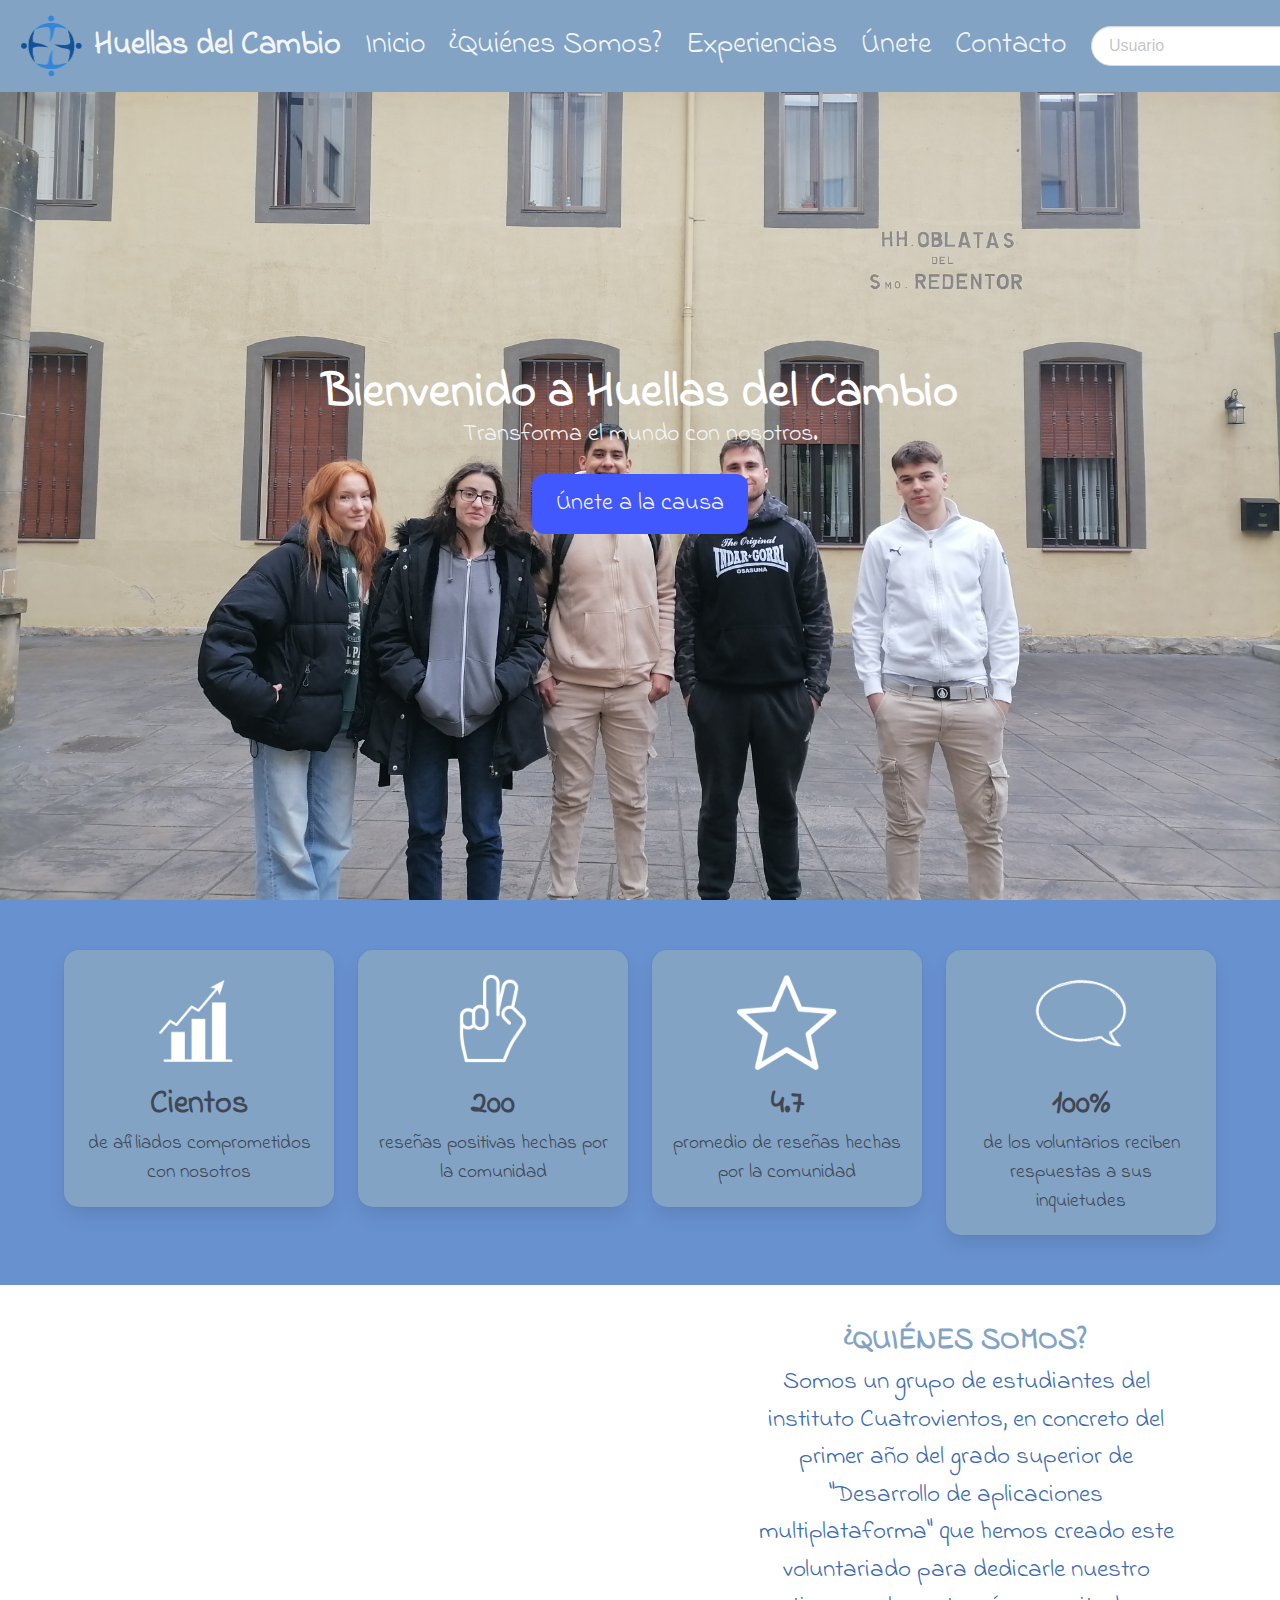
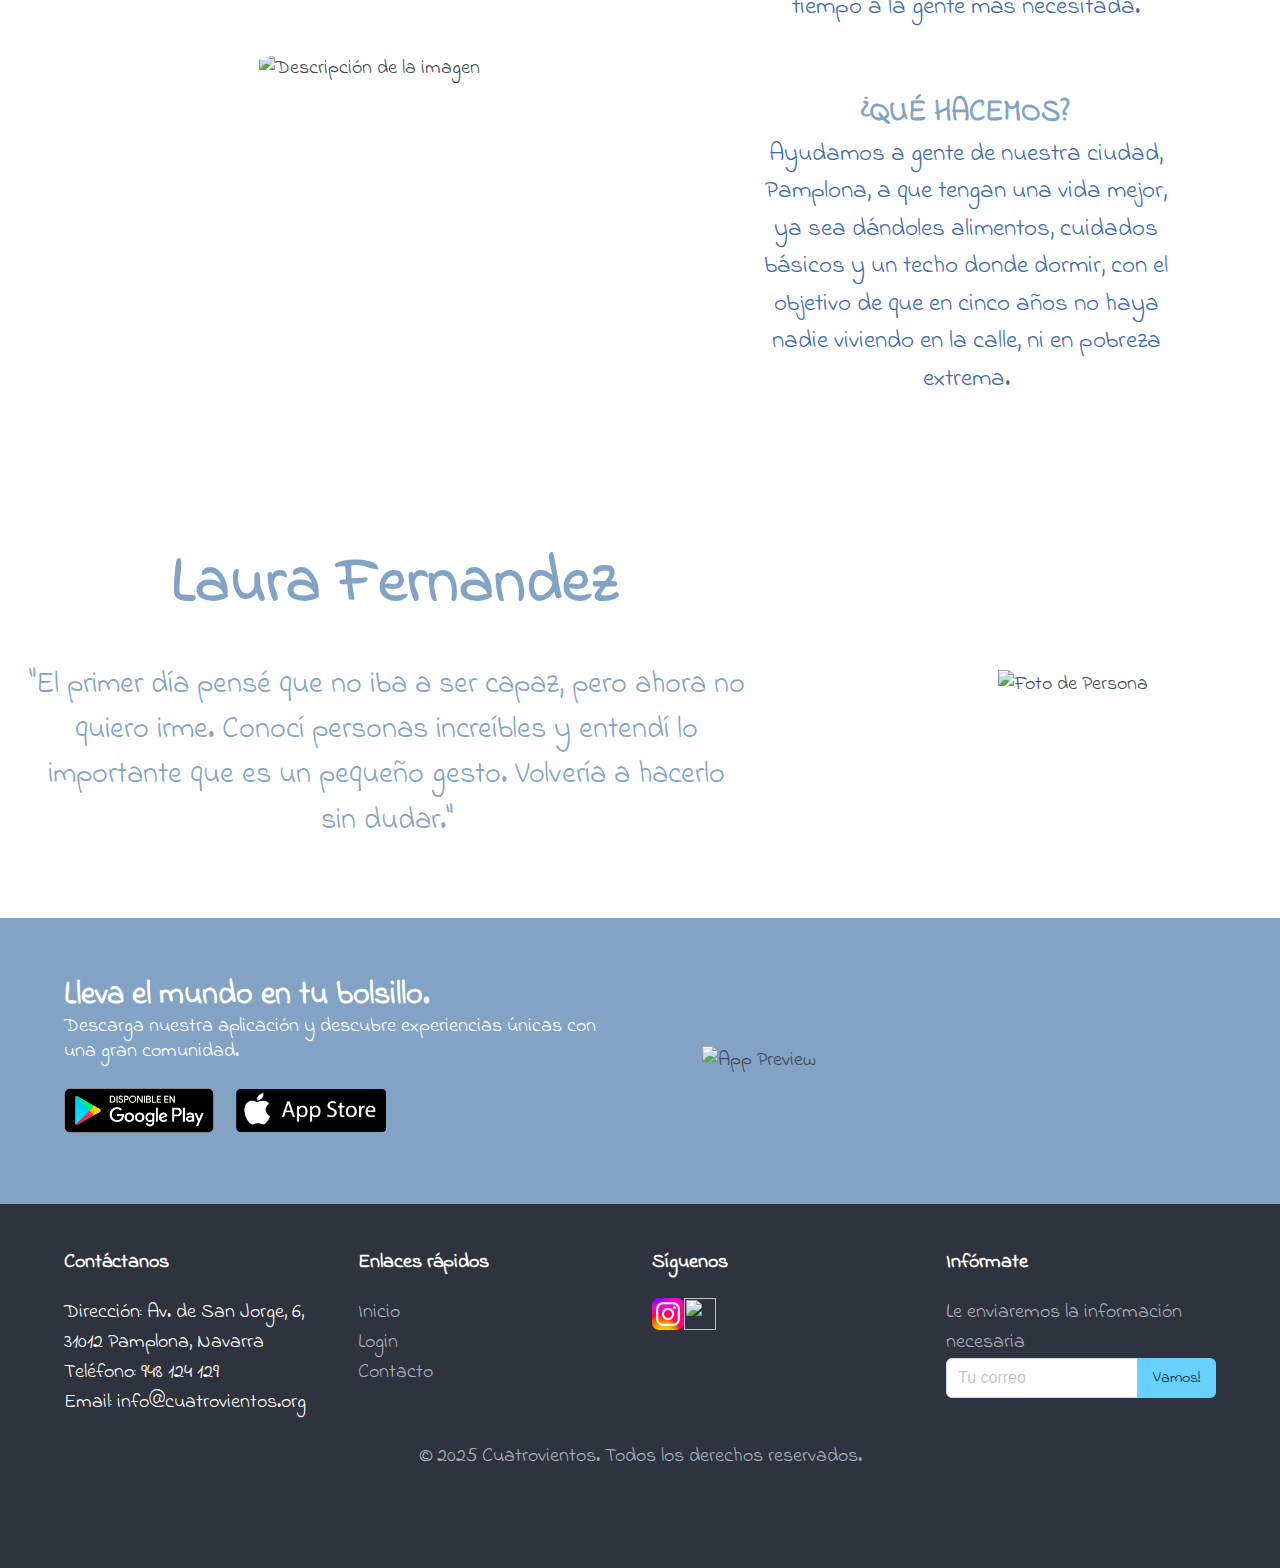
==== commit 2c925104: "Cmabios de tamaño de letra e imagenes del carrusel" ====
--- a/index.html
+++ b/index.html
@@ -113,7 +113,7 @@
                     </figure>
                     <h2 class="custom-title">200</h2>
                     <p class="custom-subtitle">
-                      reseñas hechas por la comunidad
+                      reseñas positivas hechas por la comunidad
                     </p>
                   </div>
                 </div>
@@ -181,111 +181,52 @@
           </section>
           
     <!--Seccion Carrusel-->
-          <section class="section">
-            <div class="carousel-container">
-      
-                <div class="carousel-item">
-                  <div class="fotopersona">
-                    <img src="./Imagenes/imagenpersona.jpeg" alt="Foto de Persona">
-                  </div>
-                  <div class="contenidoCarrusel">
-                    <h2>Laura Fernandez</h2>
-                    <p>"Ser voluntario me ha cambiado la vida; ayudar a otros me llena el corazón"</p>
-                  </div>
-                </div>
-                
-                <div class="carousel-item">
-                  <div class="fotopersona">
-                    <img src="./Imagenes/imagenpersona.jpeg" alt="Foto de Persona">
-                  </div>
-                  <div class="contenidoCarrusel">
-                    <h2>Miguel Rojas</h2>
-                    <p>"El voluntariado me ha enseñado que pequeñas acciones generan grandes cambios."</p>
-                  </div>
-                </div>
-      
-                <div class="carousel-item">
-                  <div class="fotopersona">
-                    <img src="./Imagenes/imagenpersona.jpeg" alt="Foto de Persona">
-                  </div>
-                  <div class="contenidoCarrusel">
-                  <h2>Sofía Martínez</h2>
-                  <p>"Doy mi tiempo, pero lo que recibo a cambio es mucho más valioso."</p>
-                  </div>
-                </div>
-      
-                <div class="carousel-item">
-                  <div class="fotopersona">
-                    <img src="./Imagenes/imagenpersona.jpeg" alt="Foto de Persona">
-                  </div>
-                  <div class="contenidoCarrusel">
-                  <h2>Andrés Gutiérrez</h2>
-                  <p>"Conocer gente increíble y hacer algo por el mundo es la mejor combinación.""</p>
-                  </div>
-                </div>
-      
-                <div class="carousel-item">
-                  <div class="fotopersona">
-                    <img src="./Imagenes/imagenpersona.jpeg" alt="Foto de Persona">
-                  </div>
-                  <div class="contenidoCarrusel">
-                  <h2>Valeria López</h2>
-                  <p>"Ayudar a los demás me ha ayudado a encontrar mi propósito en la vida."</p>
-                  </div>
-                </div>
-      
-                <div class="carousel-item">
-                  <div class="fotopersona">
-                    <img src="./Imagenes/imagenpersona.jpeg" alt="Foto de Persona">
-                  </div>
-                  <div class="contenidoCarrusel">
-                  <h2>Daniel Torres</h2>
-                  <p>"Cada sonrisa que recibo me recuerda que vale la pena cada esfuerzo."</p>
-                  </div>
-                </div>
-      
-                <div class="carousel-item">
-                  <div class="fotopersona">
-                    <img src="./Imagenes/imagenpersona.jpeg" alt="Foto de Persona">
-                  </div>
-                  <div class="contenidoCarrusel">
-                  <h2>Carolina Méndez</h2>
-                  <p>"No hay mayor satisfacción que saber que hiciste la diferencia en alguien."</p>
-                  </div>
-                </div>
-      
-                <div class="carousel-item">
-                  <div class="fotopersona">
-                    <img src="./Imagenes/imagenpersona.jpeg" alt="Foto de Persona">
-                  </div>
-                  <div class="contenidoCarrusel">
-                  <h2>Ricardo Sánchez</h2>
-                  <p>"El voluntariado me ha dado amigos, experiencias y una visión más humana del mundo."</p>
-                  </div>
-                </div>
-      
-                <div class="carousel-item">
-                  <div class="fotopersona">
-                    <img src="./Imagenes/imagenpersona.jpeg" alt="Foto de Persona">
-                  </div>
-                  <div class="contenidoCarrusel">
-                  <h2>Natalia Vargas</h2>
-                  <p>"No se trata solo de dar, sino de aprender y crecer junto a los demás."</p>
-                  </div>
-                </div>
-      
-                <div class="carousel-item">
-                  <div class="fotopersona">
-                    <img src="./Imagenes/imagenpersona.jpeg" alt="Foto de Persona">
-                  </div>
-                  <div class="contenidoCarrusel">
-                  <h2>Javier Ramírez</h2>
-                  <p>"Cambiar una vida con un pequeño gesto es el mayor regalo del voluntariado."</p>
-                  </div>
-                </div>
-                <!--Fin seccion carrusel-->
-          </section>
-<!--Sección SPAM-->
+    <section class="section">
+      <div class="carousel-container">
+
+          <div class="carousel-item">
+            <div class="contenidoCarrusel">
+              <h2>Laura Fernandez</h2>
+              <p>"El primer día pensé que no iba a ser capaz, pero ahora no quiero irme. Conocí personas increíbles y entendí lo importante que es un pequeño gesto. Volvería a hacerlo sin dudar."</p>
+            </div>
+            <div class="fotopersona">
+              <img src="./Imagenes/Laura_Hernandez.Jpg" alt="Foto de Persona">
+            </div>
+          </div>
+          
+          <div class="carousel-item">
+            <div class="contenidoCarrusel">
+              <h2>Miguel Rojas</h2>
+              <p>"El voluntariado me ha enseñado que pequeñas acciones generan grandes cambios."</p>
+            </div>
+            <div class="fotopersona">
+              <img src="./Imagenes/Miguel_Rojas.png" alt="Foto de Persona">
+            </div>
+          </div>
+
+          <div class="carousel-item">
+            <div class="contenidoCarrusel">
+              <h2>Sofía Martínez</h2>
+              <p>"Doy mi tiempo, pero lo que recibo a cambio es mucho más valioso."</p>
+            </div>
+            <div class="fotopersona">
+              <img src="./Imagenes/Sofia_Martinez.png" alt="Foto de Persona">
+            </div>
+          </div>
+
+          <div class="carousel-item">
+            <div class="contenidoCarrusel">
+              <h2>Andrés Gutiérrez</h2>
+              <p>"Ayudar a los demás me ha ayudado a encontrar mi propósito en la vida."</p>
+            </div>
+            <div class="fotopersona">
+              <img src="./Imagenes/Andres_Gutierrez.png" alt="Foto de Persona">
+            </div>
+          </div>
+    </section>
+
+    <!--Fin seccion carrusel-->  
+    <!--Sección SPAM-->
           <section class="sectionSpam section">
             <div class="container">
                 <div class="columns is-vcentered">
@@ -308,7 +249,7 @@
                     </div>
     
                     <div class="column is-half">
-                        <img src="./Imagenes/Captura.PNG" alt="App Preview" class="app-image">
+                        <img src="./Imagenes/SPAM.PNG" alt="App Preview" class="app-image">
                     </div>
     
                 </div>
--- a/estilos.css
+++ b/estilos.css
@@ -1,4 +1,21 @@
+
+
+
+@import url('https://fonts.googleapis.com/css2?family=Indie+Flower&display=swap');
+
+
+body {
+    font-family: 'Indie Flower';
+    font-size: 20px;
+    
+}
+
+
+
 /* Navbar */
+header{
+    font-size: 30px;
+}
 .Logo {
     width: 5%; 
     height: auto; 
@@ -17,12 +34,12 @@
 
 .navbar-item h1 {
     color: #fff;
-    font-size: 2rem;
+    font-size: 250px;
 }
 
 .navbar-item a {
     color: #fff;
-    font-size: 1.2rem;
+    font-size: 200px;
 }
 
 .navbar-burger span {
@@ -186,6 +203,7 @@
 }
 .centrartextoQS{
     text-align: center;
+    font-size: 40px ;
 }
 .padingQS{
     padding-bottom: 30px;
@@ -194,6 +212,7 @@
     margin-left: 40px;
     margin-right: 40px;
     color:rgb(60, 106, 175);
+    font-size: 25px;
 }
 
 
@@ -201,11 +220,11 @@
 /*Estadisticas/*/
 
 .custom-section {
-    background-color: #5f8dd3;
+    background-color: #6891cf;
     padding: 50px 0;
 }
 .custom-box {
-    background: rgba(255, 255, 255, 0.1);
+    background: #82a3c4;
     border-radius: 15px;
     padding: 20px;
     transition: transform 0.3s ease, box-shadow 0.3s ease;
@@ -239,49 +258,52 @@
 .carousel-container {
     display: flex;
     overflow-x: auto;
-    border: 2px solid rgb(99, 99, 99);
-    border-radius: 8px;
+    
+    border-radius: 0px;
     padding: 10px;
+    width: 100vw;
+    margin-left: -50px;
 }
 
 .carousel-item {
     flex: 0 0 auto;
-    flex-direction: column;
-    width: 300px;
+    width: 100%;
     height: 350px;
-    margin-right: 20px;
-    background-color: #5563ff;
-    display: flex;
-    align-items: center;
-    justify-content: center;
+    margin-right: 10px;
+    display: flex;
+    align-items: center;
+    justify-content: space-between;
     border-radius: 8px;
-    box-shadow: 2px 2px 10px rgb(100, 100, 100);
+    padding: 20px;
 }
 
 .fotopersona img {
-    width: 100px;
-    height: 100px;
-    border-radius: 50%;
+    width: 75%;
+    height:75%;
     object-fit: cover;
-    margin-bottom: 10px;
-    border: 3px solid white;
+    padding-right: 100px;
 }
 
 .contenidoCarrusel {
-    align-items: center;
     text-align: center;
-    color: white;
+    color: rgb(0, 0, 0);
+    max-width: 60%;
 }
 
 .contenidoCarrusel h2 {
-    font-size: 1.2rem;
-    margin: 5px 0;
+    font-size: 4rem;
     font-weight: bold;
+    margin-bottom: 20px;
+    position: relative;
+    color:#82a3c4
 }
 
 .contenidoCarrusel p {
-    font-size: 0.9rem;
-    padding: 0 10px;
+    font-size: 0.8cm ;
+    padding-right: 15px;
+    color: #82a3c4;
+    position: relative;
+    top: 10px;
 }
 
 
@@ -290,7 +312,7 @@
 /*SPAM/*/
 .sectionSpam {
     padding: 60px 20px;
-    background-color: #1177aa;
+    background-color: #82a3c4;
 }
 
 .store-button {
@@ -299,10 +321,12 @@
 }
 
 .app-image {
+    width:750px;
     max-width: 100%;
     border-radius: 10px;
-    box-shadow: 0 4px 10px rgba(0, 0, 0, 0.2);
-}
+padding-left: 50px;
+}
+
 
 
 
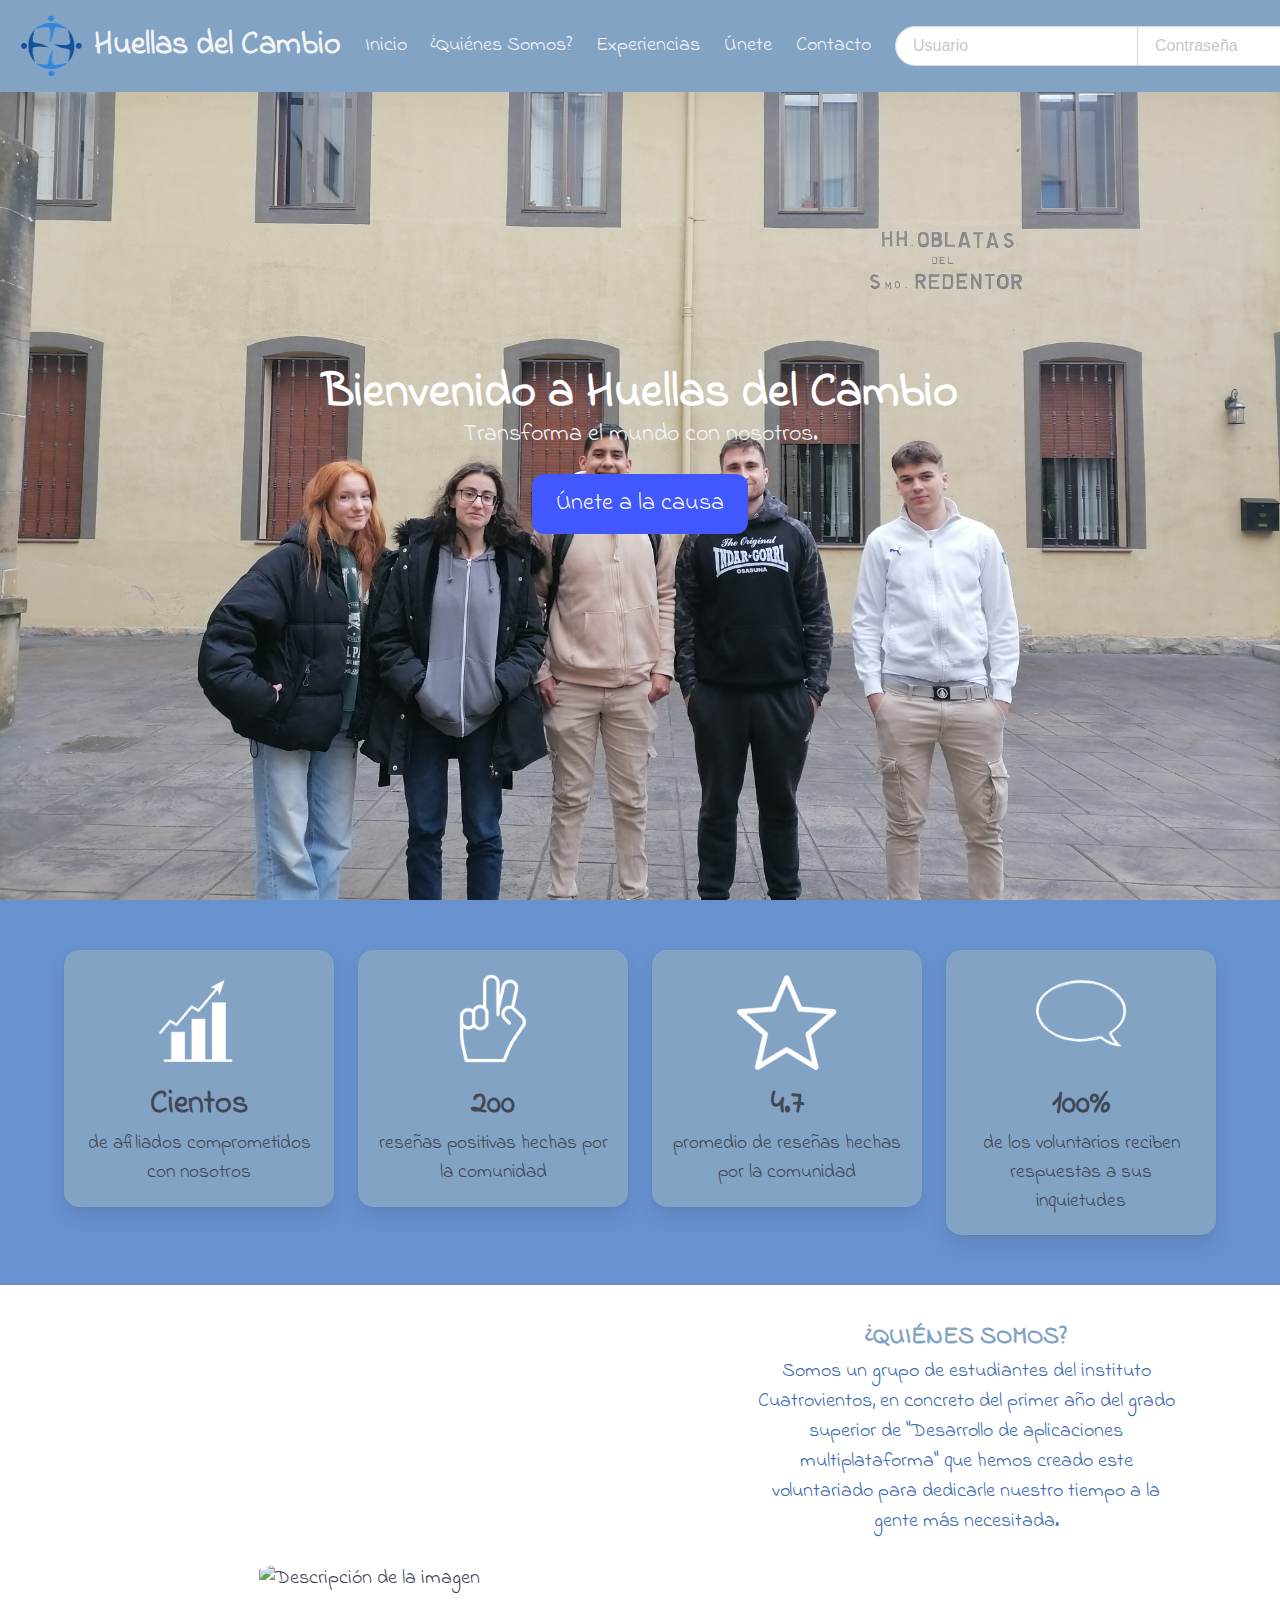
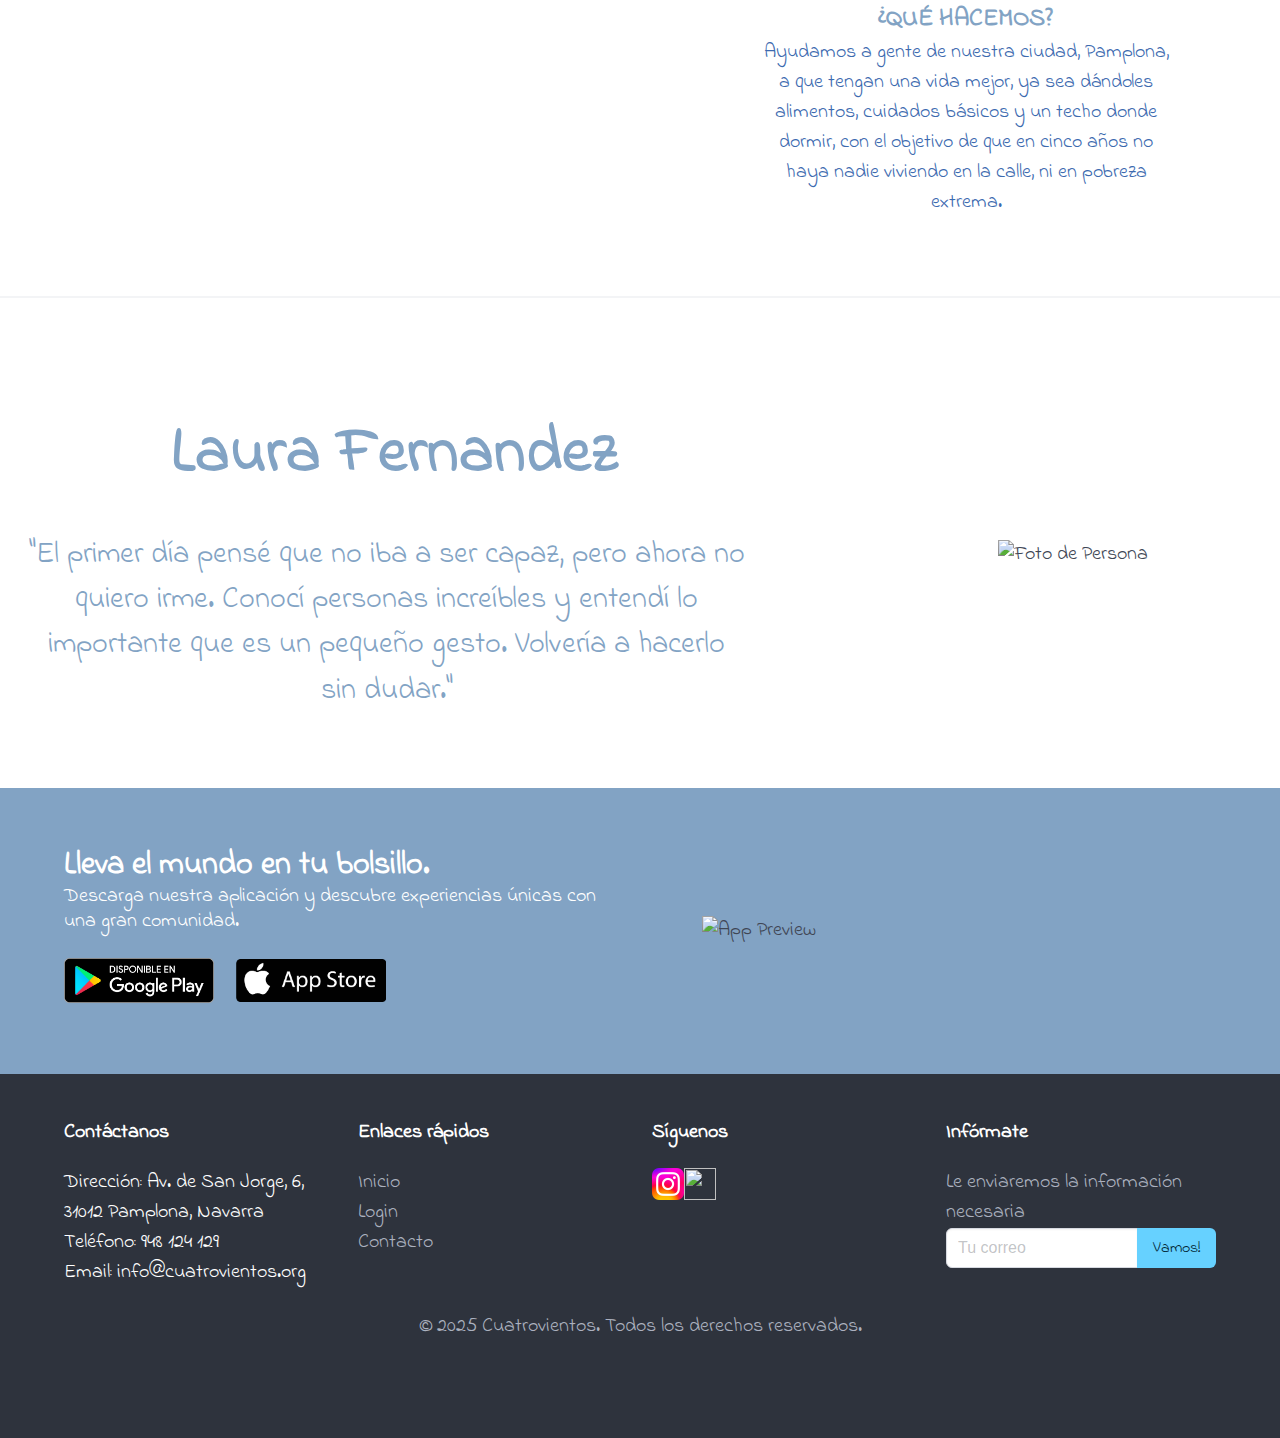
==== commit 1c68759b: "Añadidos todos los html y los css" ====
--- a/index.html
+++ b/index.html
@@ -31,7 +31,7 @@
       <div id="navbarBasic" class="navbar-menu">
           <div class="navbar-start">
               <a class="navbar-item" href="index.html">Inicio</a>
-              <a class="navbar-item" href="">¿Quiénes Somos?</a>
+              <a class="navbar-item" href="#QuienesSomos">¿Quiénes Somos?</a>
               <a class="navbar-item" href="">Experiencias</a>
               <a class="navbar-item" href="unete.html">Únete</a>
               <a class="navbar-item" href="contacto.html">Contacto</a>
@@ -157,11 +157,11 @@
               </div>
           
               
-              <div class="column is-half">
+              <div class="column is-half" >
                 <div class="has-background-white p-5">
                 
                   <div class="has-text-centered">
-                    <p class="tituloQS">¿QUIÉNES SOMOS?</p>
+                    <p class="tituloQS" >¿QUIÉNES SOMOS?</p>
                     <p class="padingQS">
                       Somos un grupo de estudiantes del instituto Cuatrovientos, en concreto del primer año del grado superior de "Desarrollo de aplicaciones multiplataforma" que hemos creado este voluntariado para dedicarle nuestro tiempo a la gente más necesitada.
                     </p>
@@ -180,6 +180,7 @@
             <!--Fin seccion textos-->
           </section>
           
+        <hr>
     <!--Seccion Carrusel-->
     <section class="section">
       <div class="carousel-container">
--- a/estilos.css
+++ b/estilos.css
@@ -14,7 +14,7 @@
 
 /* Navbar */
 header{
-    font-size: 30px;
+    font-size: 20px;
 }
 .Logo {
     width: 5%; 
@@ -192,7 +192,7 @@
 /*Seccion Inicio/*/
 .tituloQS{
     padding-top: 10px;
-    font-size: 30px;
+    font-size: 25px;
     font-weight: bold;
     color:#82a3c4;
 }
@@ -203,7 +203,7 @@
 }
 .centrartextoQS{
     text-align: center;
-    font-size: 40px ;
+
 }
 .padingQS{
     padding-bottom: 30px;
@@ -212,7 +212,7 @@
     margin-left: 40px;
     margin-right: 40px;
     color:rgb(60, 106, 175);
-    font-size: 25px;
+    font-size: 20px;
 }
 
 
@@ -251,7 +251,9 @@
     font-size: 1.2rem;
     line-height: 1.5;
 }
-
+.hr{
+    color:#82a3c4;
+}
 
 /*Carrusel/*/
 
@@ -336,4 +338,6 @@
 } 
 .footer{
     background-color: #1177aa;
-}+}
+
+/*Responsive/*/
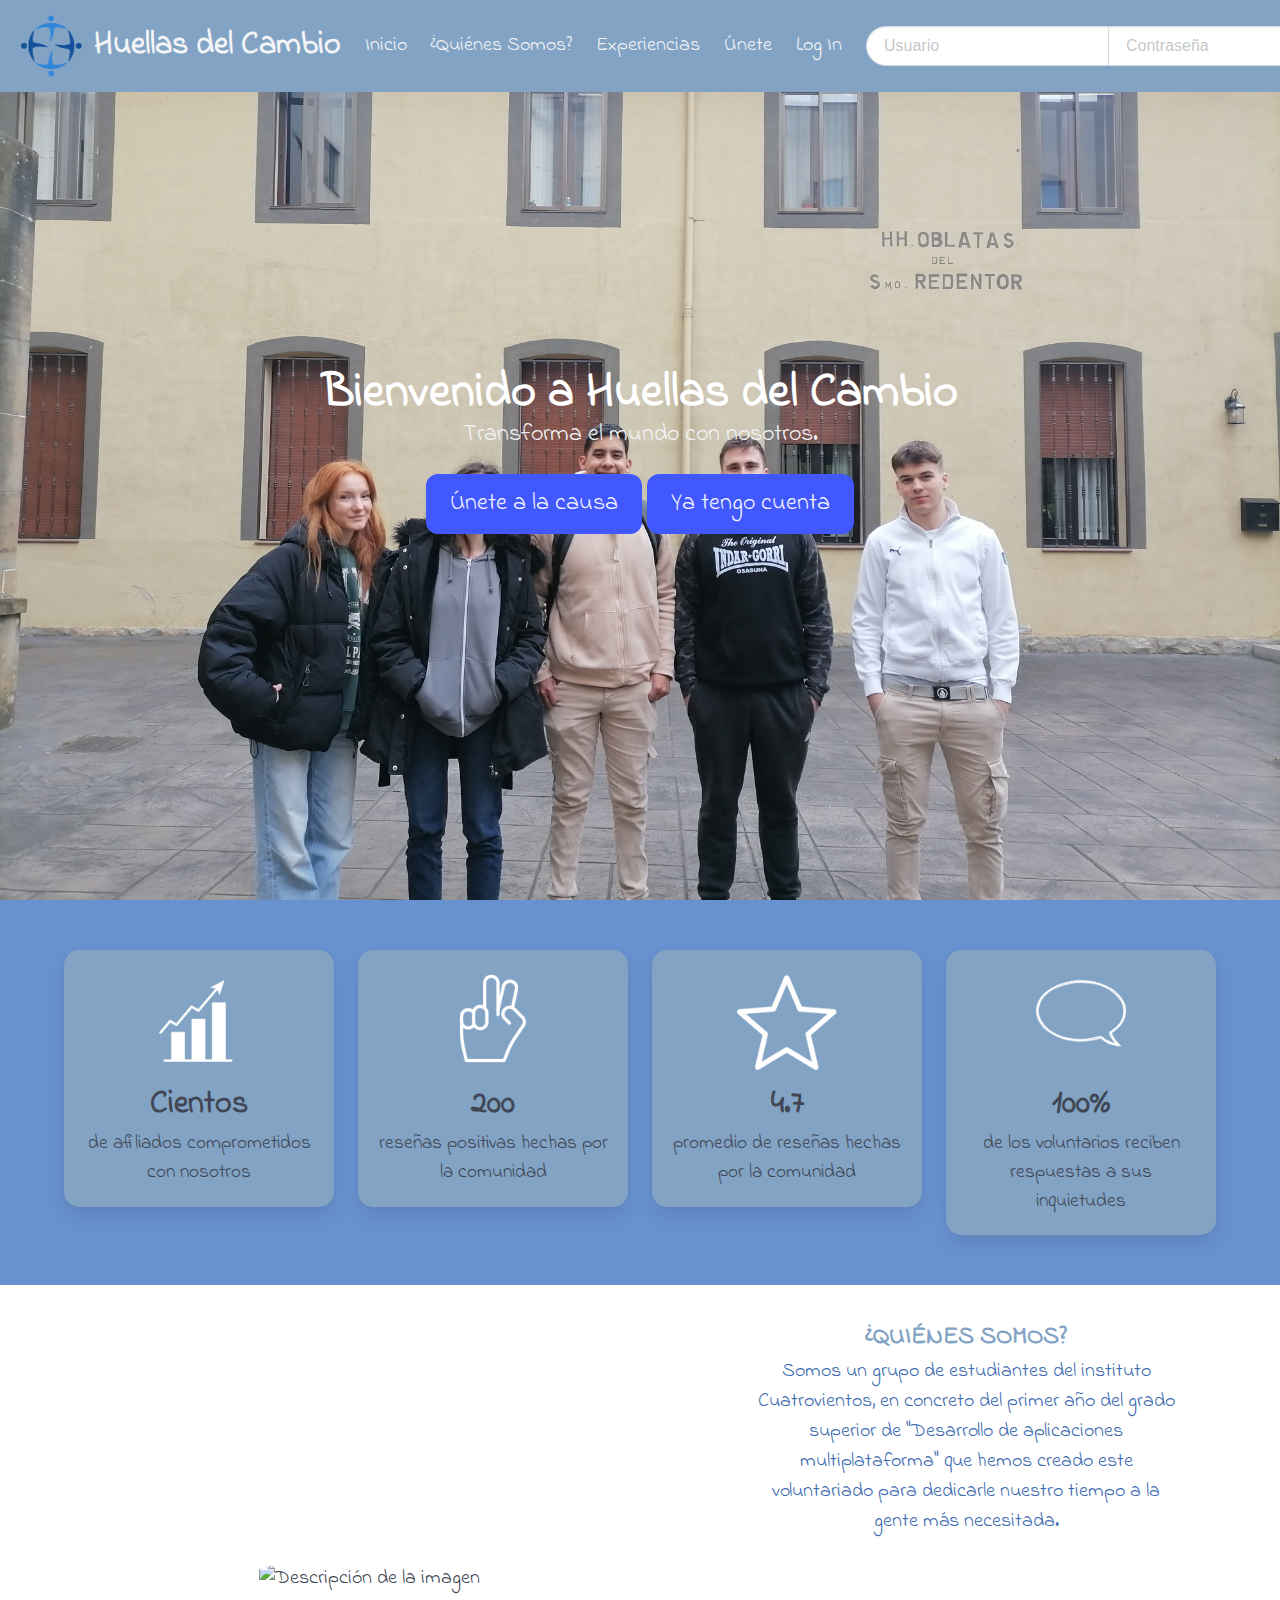
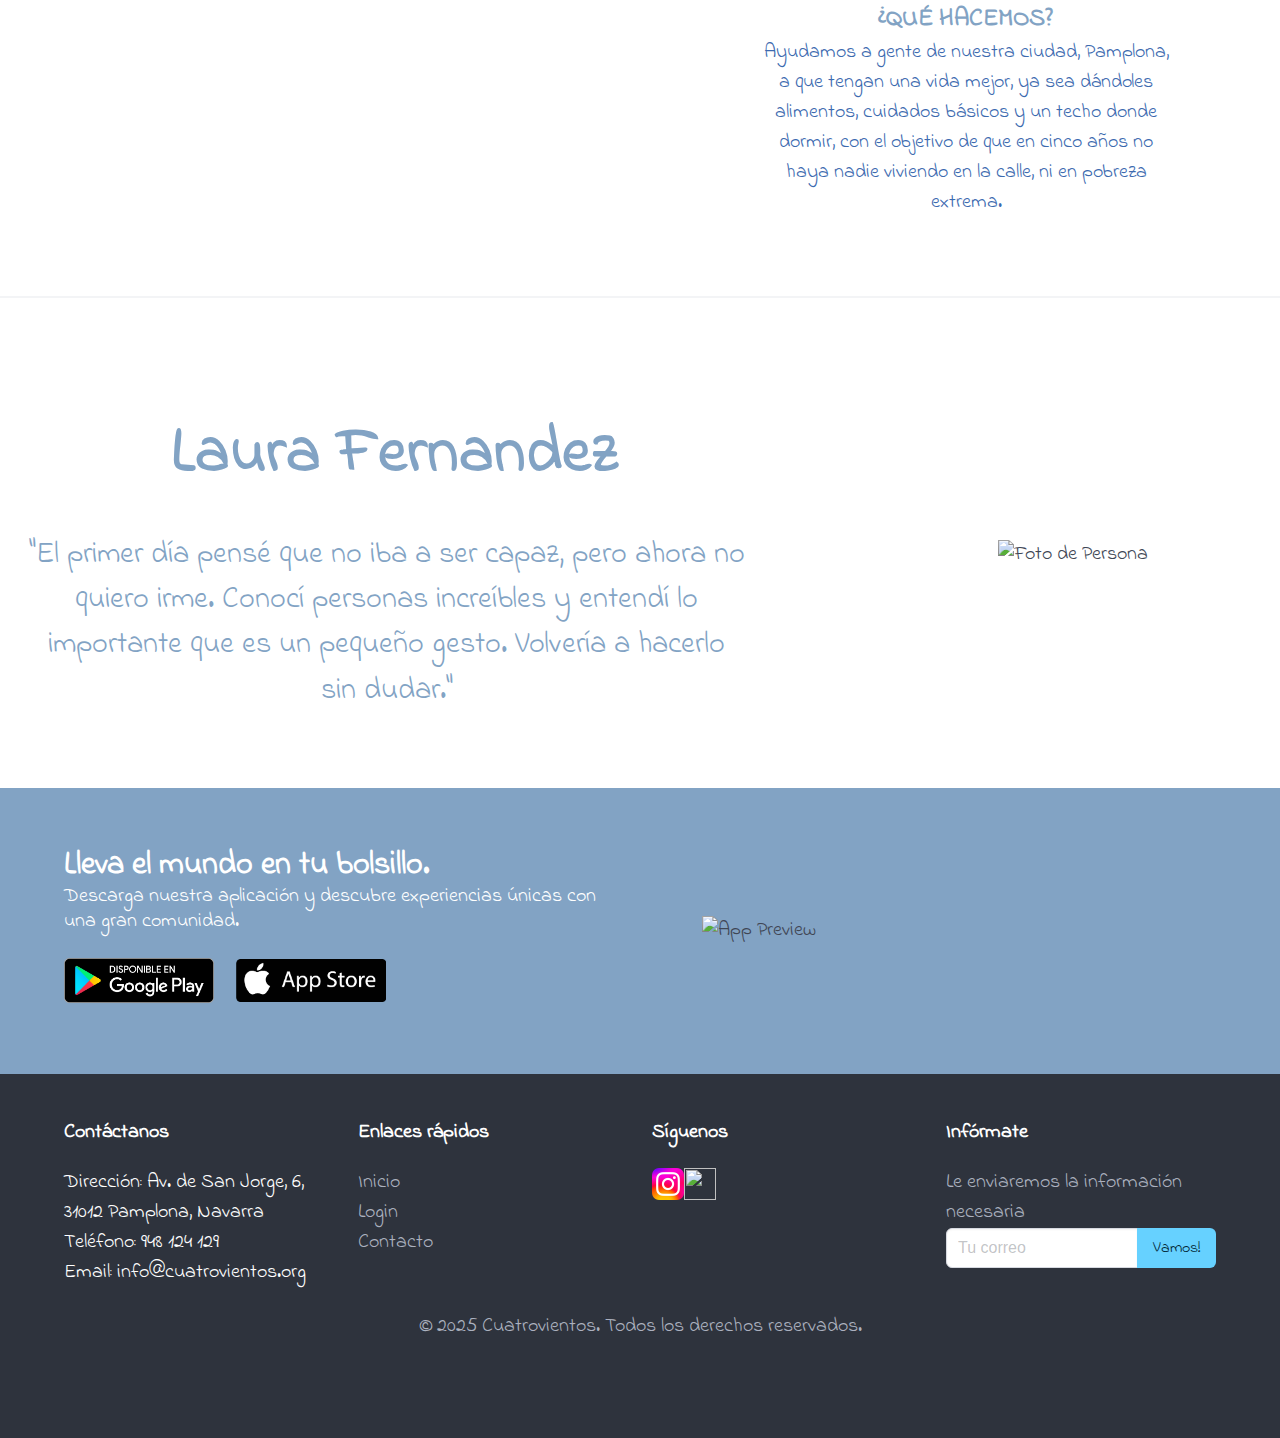
==== commit 9d608392: "Hechos los HREF y añadido el script" ====
--- a/index.html
+++ b/index.html
@@ -17,7 +17,7 @@
     <nav class="navbar is-fixed-top is-dark">
       <img src= "./Imagenes/Logo.png"  alt="Logo" class="Logo" >
       <div class="navbar-brand">
-          <a class="navbar-item" href="nav.html">
+          <a class="navbar-item">
               <h2 class="title is-3 has-text-light">Huellas del Cambio</h2>
              
           </a>
@@ -32,9 +32,9 @@
           <div class="navbar-start">
               <a class="navbar-item" href="index.html">Inicio</a>
               <a class="navbar-item" href="#QuienesSomos">¿Quiénes Somos?</a>
-              <a class="navbar-item" href="">Experiencias</a>
+              <a class="navbar-item" href="#">Experiencias</a>
               <a class="navbar-item" href="unete.html">Únete</a>
-              <a class="navbar-item" href="contacto.html">Contacto</a>
+              <a class="navbar-item" href="login.html">Log In</a>
           </div>
 
 
@@ -81,7 +81,8 @@
       <div class="hero-content">
           <h2 class="title is-1 has-text-white">Bienvenido a Huellas del Cambio</h2>
           <p class="subtitle is-4 has-text-light">Transforma el mundo con nosotros.</p>
-          <a href="Login.html" class="button is-large is-link">Únete a la causa</a>
+          <a href="./unete.html" class="button is-large is-link">Únete a la causa</a>
+          <a href="./login.html" class="button is-large is-link">Ya tengo cuenta</a>
       </div>
   </div>
      <!--Fin seccion imagen de inicio-->
@@ -275,9 +276,9 @@
                 <div class="column">
                     <h3 class="title is-5 has-text-white">Enlaces rápidos</h3>
                     <ul>
-                        <li><a href="#" class="has-text-grey-light">Inicio</a></li>
-                        <li><a href="#" class="has-text-grey-light">Login </li>
-                        <li><a href="#" class="has-text-grey-light">Contacto</a></li>
+                        <li><a href="./index.html" class="has-text-grey-light">Inicio</a></li>
+                        <li><a href="./login.html" class="has-text-grey-light">Login </li>
+                        <li><a href="#footer" class="has-text-grey-light">Contacto</a></li>
                     </ul>
                 </div>
     
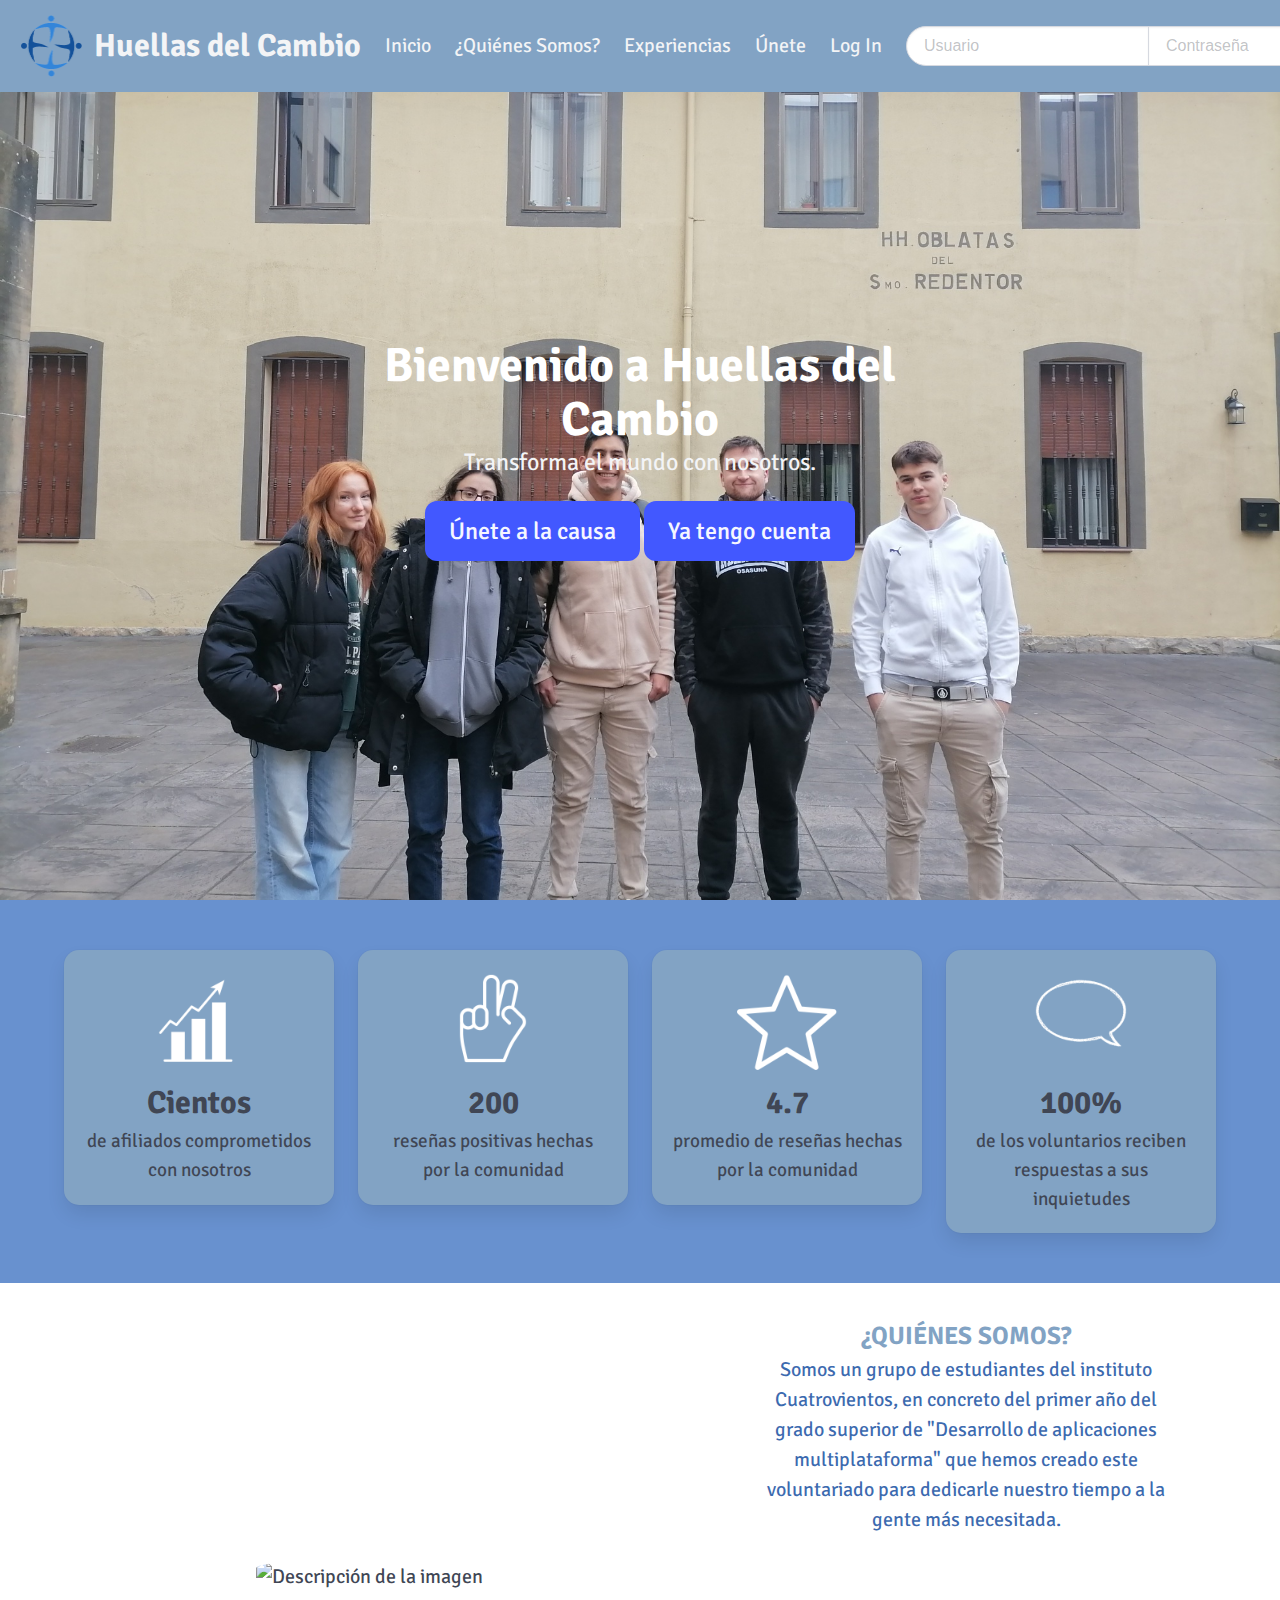
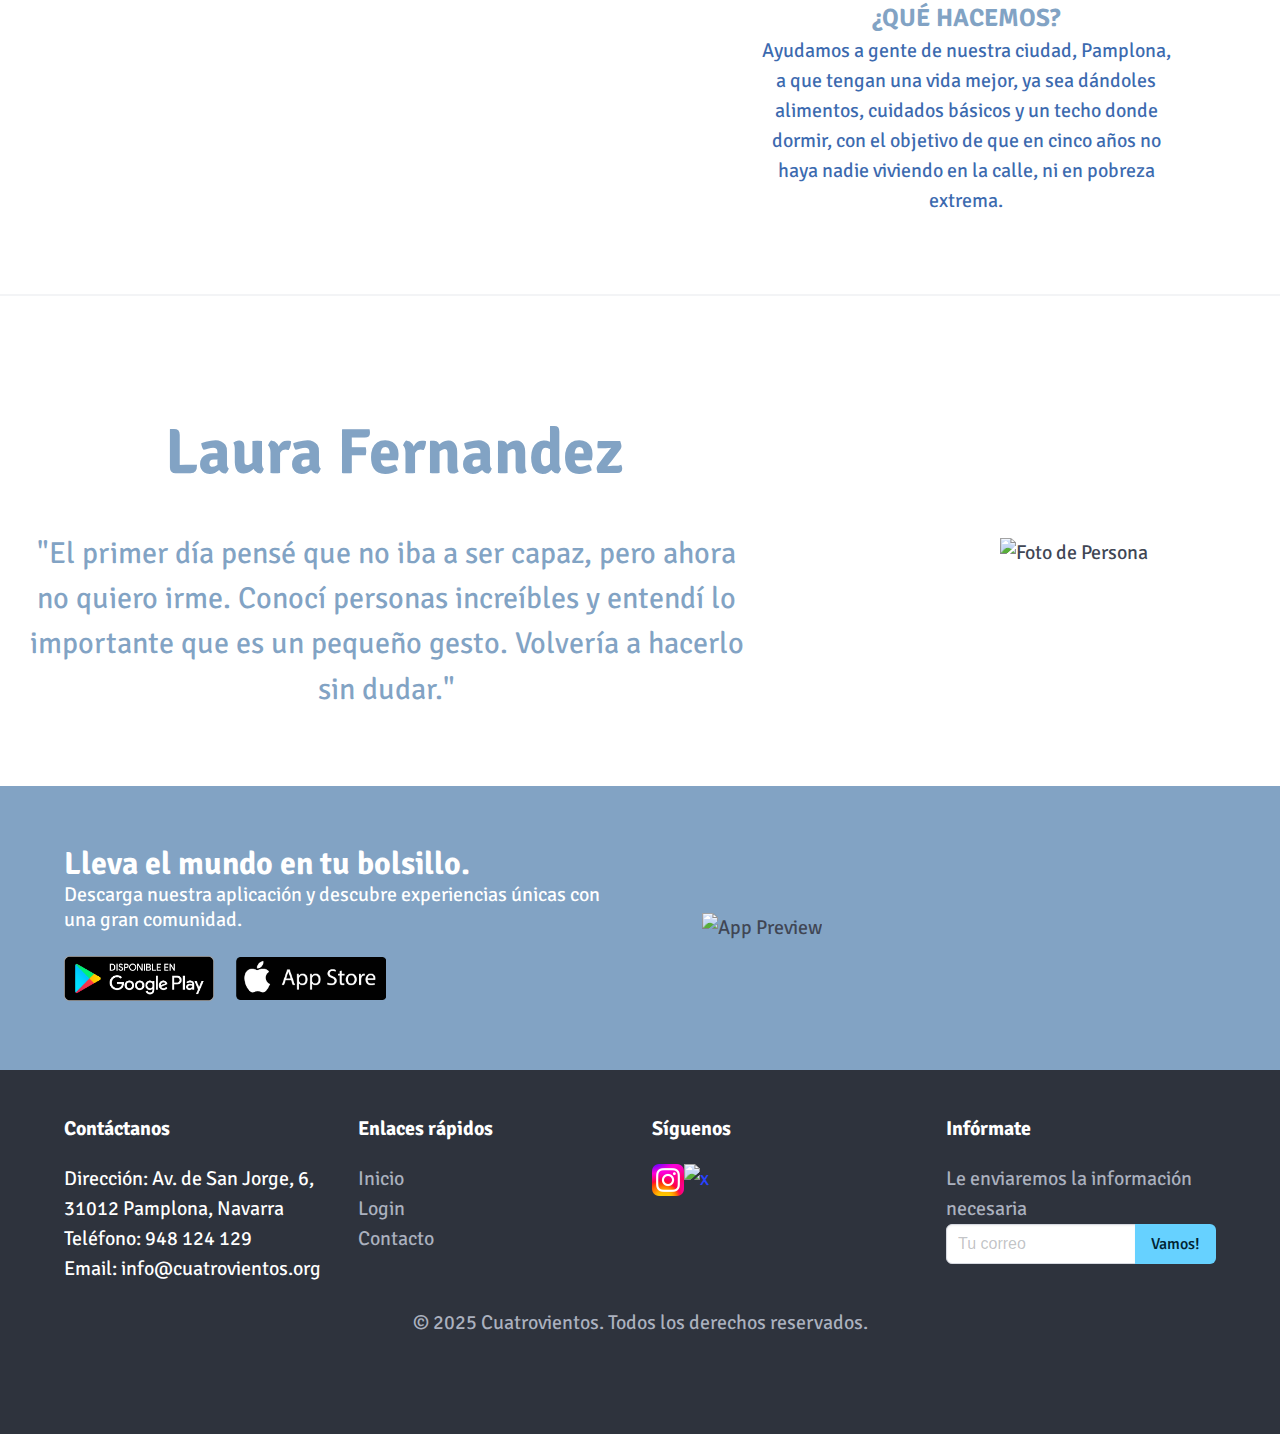
==== commit 46d81a55: "Ultimos retoques y cambios" ====
--- a/index.html
+++ b/index.html
@@ -1,20 +1,21 @@
 <!DOCTYPE html>
 <html lang="es">
   <head>
-    <meta charset="UTF-8" />
+    <meta charset="UTF-8">
     <title>Página Principal</title>
-    <link rel="stylesheet" href="./bulma.css" />
-    <link rel="stylesheet" href="./estilos.css" />
+    <link rel="stylesheet" href="./bulma.css">
+    <link rel="stylesheet" href="./estilos.css">
+    <link rel="icon" type="image/x-icon" href="./Imagenes/Logo.png">
   </head>
 
   <body>
-    <header>
+    <header id="inicio">
 
      <!-- Barra de navegación -->
 
 
 
-    <nav class="navbar is-fixed-top is-dark">
+    <nav class="navbar is-fixed-top is-dark" >
       <img src= "./Imagenes/Logo.png"  alt="Logo" class="Logo" >
       <div class="navbar-brand">
           <a class="navbar-item">
@@ -30,11 +31,11 @@
 
       <div id="navbarBasic" class="navbar-menu">
           <div class="navbar-start">
-              <a class="navbar-item" href="index.html">Inicio</a>
+              <a class="navbar-item" href="#inicio">Inicio</a>
               <a class="navbar-item" href="#QuienesSomos">¿Quiénes Somos?</a>
-              <a class="navbar-item" href="#">Experiencias</a>
-              <a class="navbar-item" href="unete.html">Únete</a>
-              <a class="navbar-item" href="login.html">Log In</a>
+              <a class="navbar-item" href="#experiencias">Experiencias</a>
+              <a class="navbar-item" href="unete.html" target="_blank">Únete</a>
+              <a class="navbar-item" href="login.html" target="_blank">Log In</a>
           </div>
 
 
@@ -81,8 +82,8 @@
       <div class="hero-content">
           <h2 class="title is-1 has-text-white">Bienvenido a Huellas del Cambio</h2>
           <p class="subtitle is-4 has-text-light">Transforma el mundo con nosotros.</p>
-          <a href="./unete.html" class="button is-large is-link">Únete a la causa</a>
-          <a href="./login.html" class="button is-large is-link">Ya tengo cuenta</a>
+          <a href="./unete.html" target="_blank" class="button is-large is-link">Únete a la causa</a>
+          <a href="./login.html" target="_blank" class="button is-large is-link">Ya tengo cuenta</a>
       </div>
   </div>
      <!--Fin seccion imagen de inicio-->
@@ -98,7 +99,7 @@
                 <div class="column is-one-quarter has-text-centered">
                   <div class="box custom-box">
                     <figure class="custom-image">
-                      <img src="./Imagenes/grafica.png" />
+                      <img src="./Imagenes/grafica.png" alt="grafico">
                     </figure>
                     <h2 class="custom-title">Cientos</h2>
                     <p class="custom-subtitle">
@@ -110,7 +111,7 @@
                 <div class="column is-one-quarter has-text-centered">
                   <div class="box custom-box">
                     <figure class="custom-image">
-                      <img src="./Imagenes/paz.png " />
+                      <img src="./Imagenes/paz.png" alt="icono paz">
                     </figure>
                     <h2 class="custom-title">200</h2>
                     <p class="custom-subtitle">
@@ -122,7 +123,7 @@
                 <div class="column is-one-quarter has-text-centered">
                   <div class="box custom-box">
                     <figure class="custom-image">
-                      <img src="./Imagenes/estrella.png" />
+                      <img src="./Imagenes/estrella.png" alt="icono estrella">
                     </figure>
                     <h2 class="custom-title">4.7</h2>
                     <p class="custom-subtitle">
@@ -134,10 +135,10 @@
                 <div class="column is-one-quarter has-text-centered">
                   <div class="box custom-box">
                     <figure class="custom-image">
-                      <img src="./Imagenes/bocadillo.png" />
+                      <img src="./Imagenes/bocadillo.png" alt="icocno comic">
                     </figure>
                     <h2 class="custom-title">100%</h2>
-                    <p class="custom-subtitle">
+                    <p class="custom-subtitle"  id="QuienesSomos">
                       de los voluntarios reciben respuestas a sus inquietudes
                     </p>
                   </div>
@@ -148,7 +149,7 @@
           </section>
 
           <!--Seccion Textos-->
-          <section class="seccion1">
+          <div class="seccion1">
             <div class="columns is-vcentered">
               
               <div class="column is-half has-text-centered">
@@ -169,7 +170,7 @@
                   </div>
           
               
-                  <div class="has-text-centered mt-5">
+                  <div class="has-text-centered mt-5" id="experiencias">
                     <p class="tituloQS">¿QUÉ HACEMOS?</p>
                     <p class="padingQS">
                       Ayudamos a gente de nuestra ciudad, Pamplona, a que tengan una vida mejor, ya sea dándoles alimentos, cuidados básicos y un techo donde dormir, con el objetivo de que en cinco años no haya nadie viviendo en la calle, ni en pobreza extrema.
@@ -179,7 +180,7 @@
               </div>
             </div>
             <!--Fin seccion textos-->
-          </section>
+          </div>
           
         <hr>
     <!--Seccion Carrusel-->
@@ -225,6 +226,7 @@
               <img src="./Imagenes/Andres_Gutierrez.png" alt="Foto de Persona">
             </div>
           </div>
+      </div>
     </section>
 
     <!--Fin seccion carrusel-->  
@@ -276,17 +278,19 @@
                 <div class="column">
                     <h3 class="title is-5 has-text-white">Enlaces rápidos</h3>
                     <ul>
-                        <li><a href="./index.html" class="has-text-grey-light">Inicio</a></li>
-                        <li><a href="./login.html" class="has-text-grey-light">Login </li>
-                        <li><a href="#footer" class="has-text-grey-light">Contacto</a></li>
-                    </ul>
+                      <li><a href="./index.html" target="_blank" class="has-text-grey-light">Inicio</a></li>
+                      <li><a href="./login.html" target="_blank" class="has-text-grey-light">Login</a></li> <!-- Corrección aquí -->
+                      <li><a href="#" class="has-text-grey-light">Contacto</a></li>
+                  </ul>
                 </div>
     
                 <div class="column">
                     <h3 class="title is-5 has-text-white">Síguenos</h3>
                     <div class="mt-3">
-                        <a href="https://www.instagram.com/cipcuatrovientos?utm_source=ig_web_button_share_sheet&igsh=ZDNlZDc0MzIxNw=="><img src="./Imagenes/Instagram.png" class="image is-32x32"></a>
-                        <a href="https://x.com/_cuatrovientos"><img src="./Imagenes/twitter.png" class="image is-32x32"></a>
+                        <a href="https://www.instagram.com/cipcuatrovientos?utm_source=ig_web_button_share_sheet&igsh=ZDNlZDc0MzIxNw==" target="_blank">
+                          <img src="./Imagenes/Instagram.png" class="image is-32x32" alt="instagram logo"></a>
+                        <a href="https://x.com/_cuatrovientos" target="_blank">
+                          <img src="./Imagenes/twitter.png" class="image is-32x32" alt="x logo"></a>
                     </div>
                 </div>
     
--- a/estilos.css
+++ b/estilos.css
@@ -1,15 +1,17 @@
 
 
 
-@import url('https://fonts.googleapis.com/css2?family=Indie+Flower&display=swap');
+@import url('https://fonts.googleapis.com/css2?family=Signika+Negative:wght@300..700&display=swap');
 
 
 body {
-    font-family: 'Indie Flower';
+  font-family: Signika Negative;
     font-size: 20px;
-    
-}
-
+ 
+}
+html{
+    scroll-behavior: smooth;
+}
 
 
 /* Navbar */
@@ -341,3 +343,64 @@
 }
 
 /*Responsive/*/
+@media screen and (max-width: 768px) {
+    .navbar {
+        flex-direction: column;
+        align-items: center;
+        text-align: center;
+    }
+    .navbar .navbar-brand {
+        flex-direction: column;
+        align-items: center;
+    }
+    .navbar-menu {
+        display: flex;
+        flex-direction: column;
+        align-items: center;
+    }
+    .navbar-item, .navbar-link {
+        font-size: 12px;
+        display: block;
+        width: 100%;
+        text-align: center;
+    }
+    .menu {
+        width: 100%;
+    }
+    .menu-list a {
+        font-size: 12px;
+        padding: 10px;
+    }
+    .card {
+        margin-bottom: 1rem;
+    }
+    .hero.welcome {
+        text-align: center;
+        padding: 2rem 1rem;
+    }
+    .events-card .card-table {
+        max-height: 200px;
+    }
+    .card-table .table {
+        font-size: 12px;
+    }
+    .hero-container {
+        grid-template-columns: 1fr;
+        height: auto;
+    }
+}
+
+@media screen and (max-width: 480px) {
+    .navbar-item, .navbar-link {
+        font-size: 10px;
+    }
+    .menu-label {
+        font-size: 12px;
+    }
+    .hero.welcome .title {
+        font-size: 1.5rem;
+    }
+    .hero.welcome .subtitle {
+        font-size: 1rem;
+    }
+}
